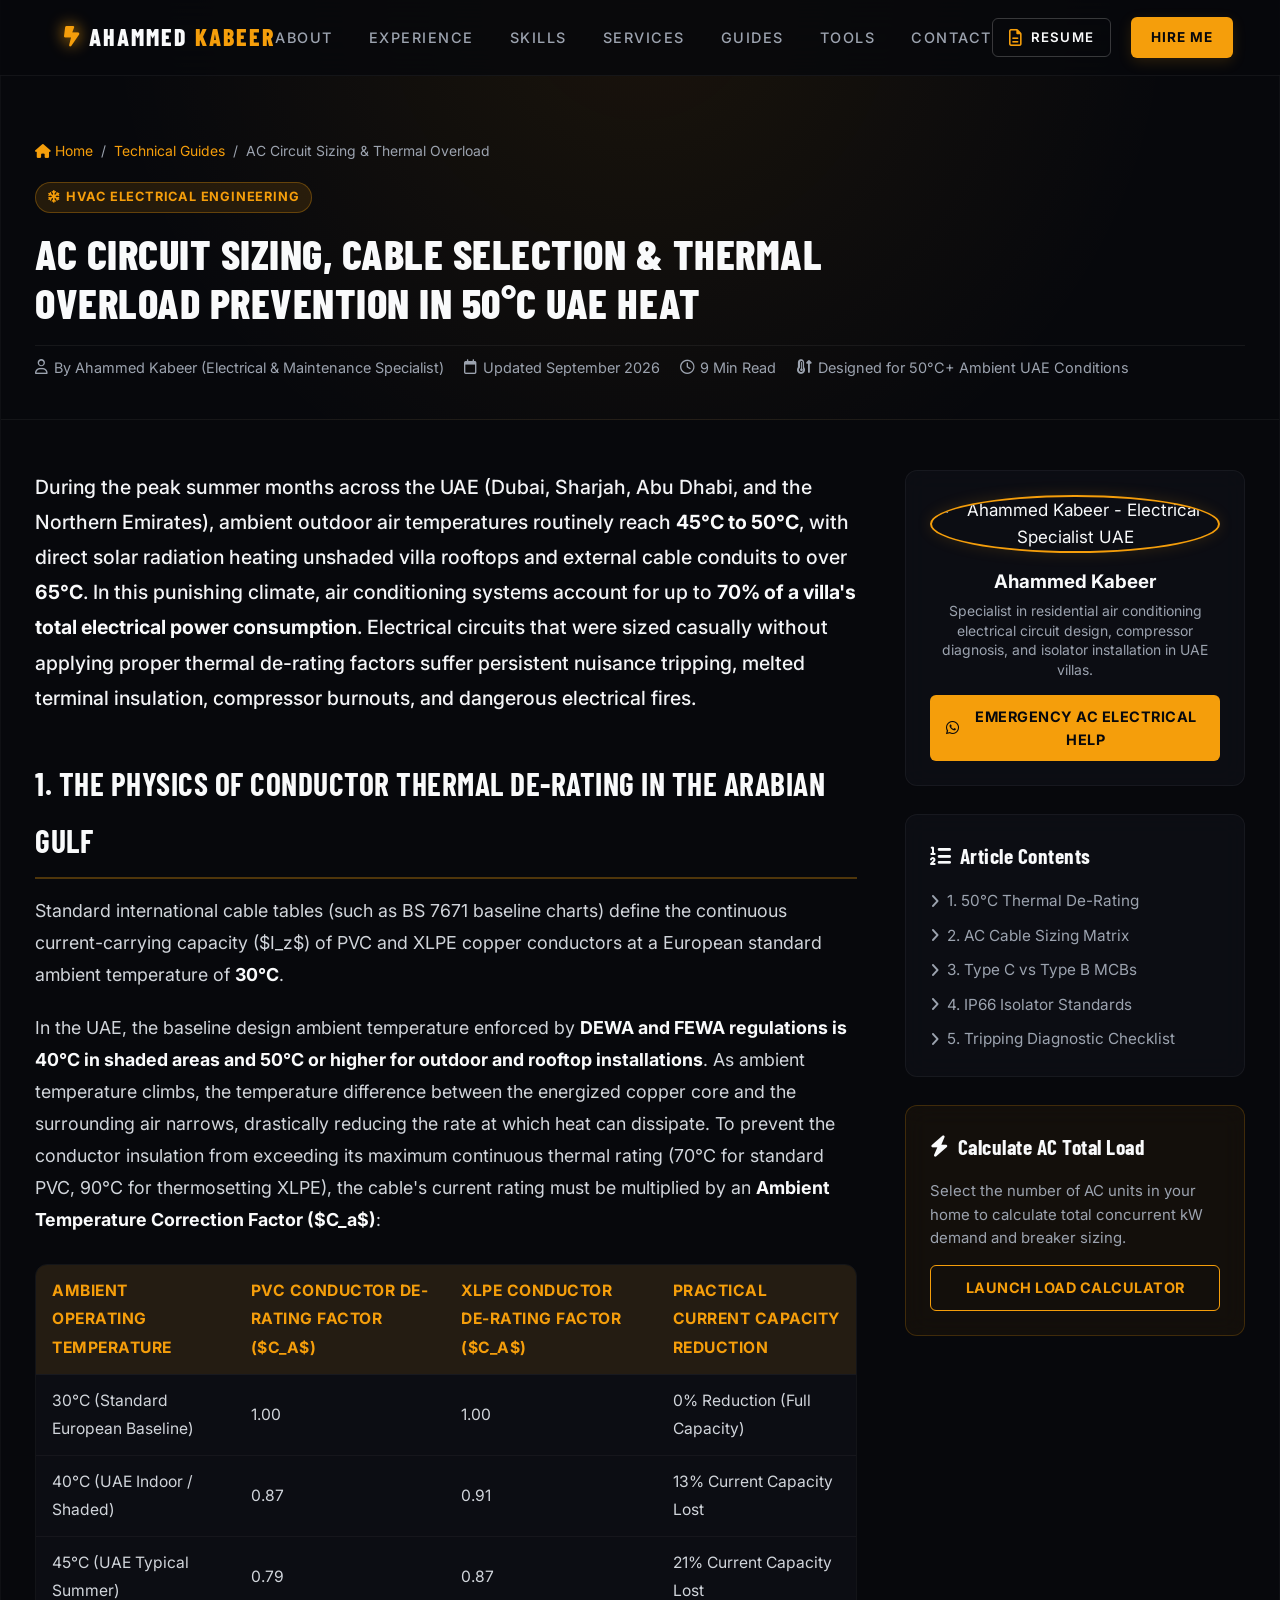
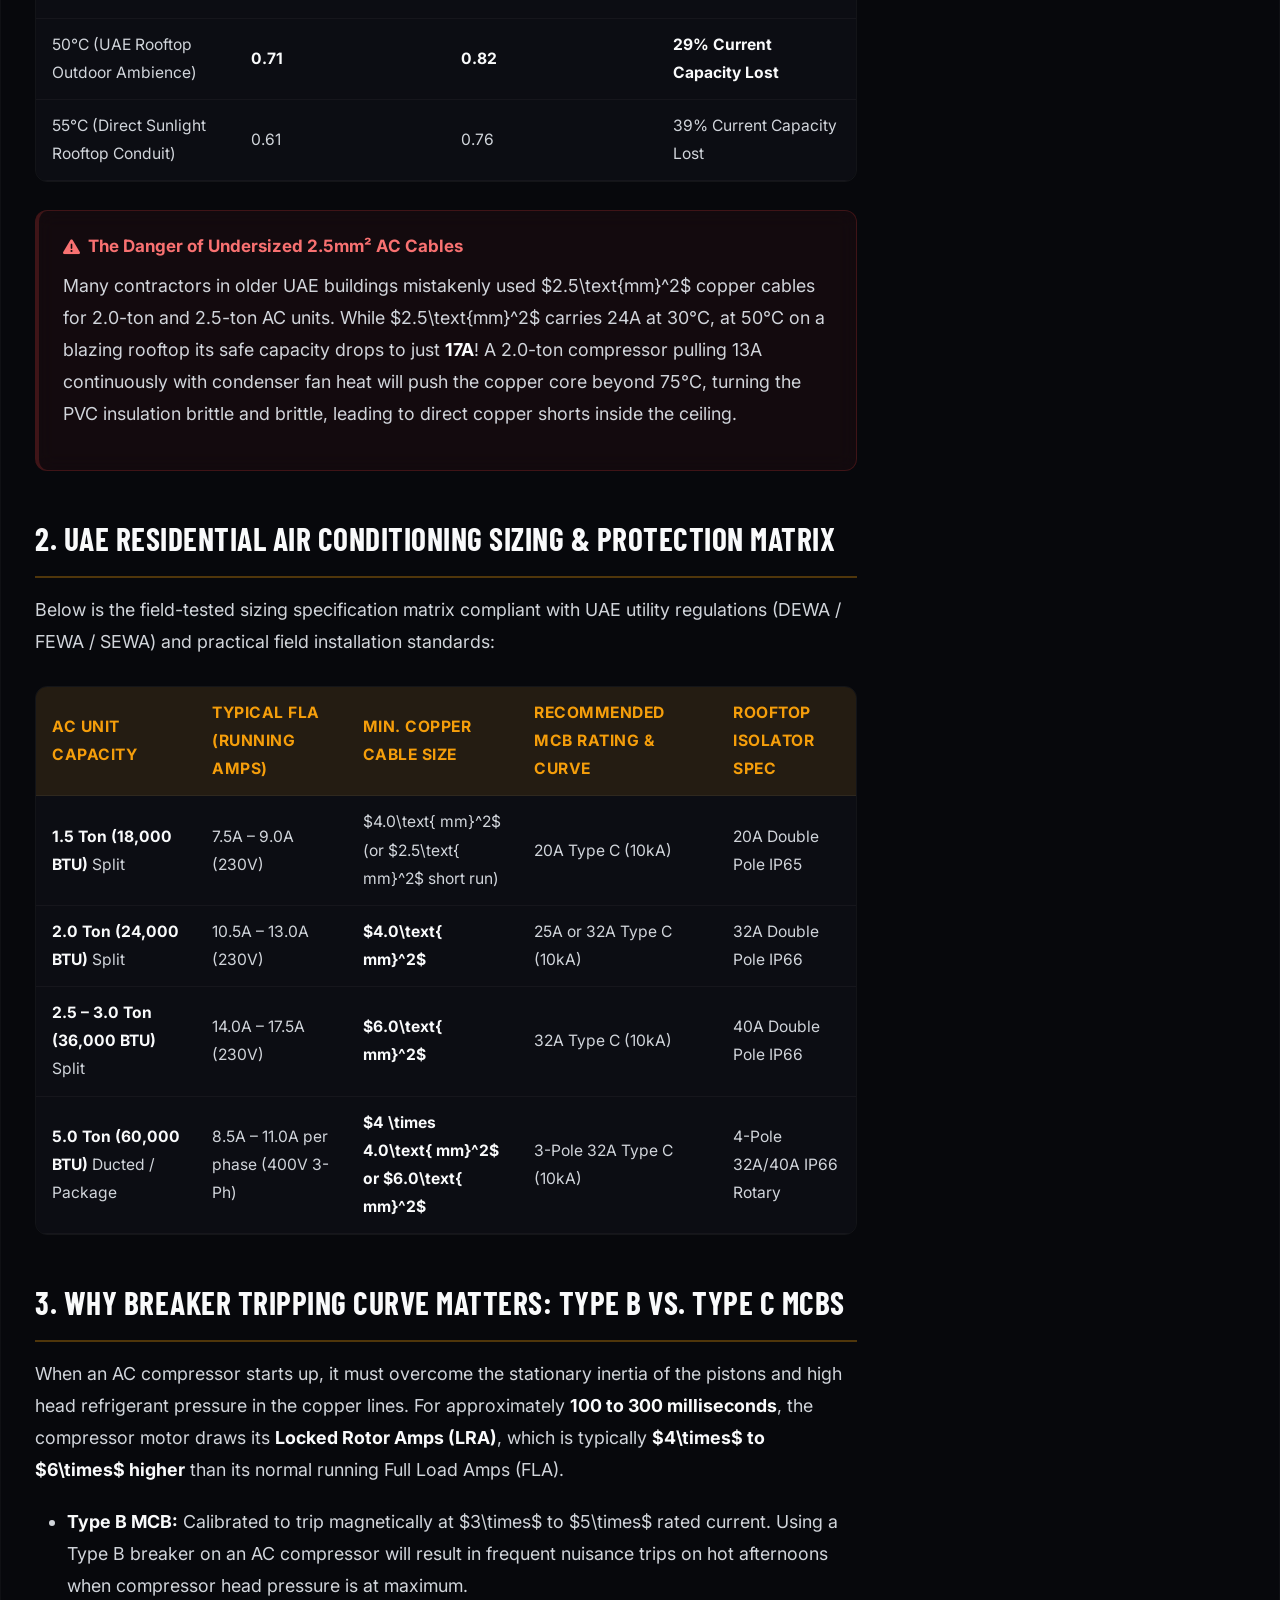
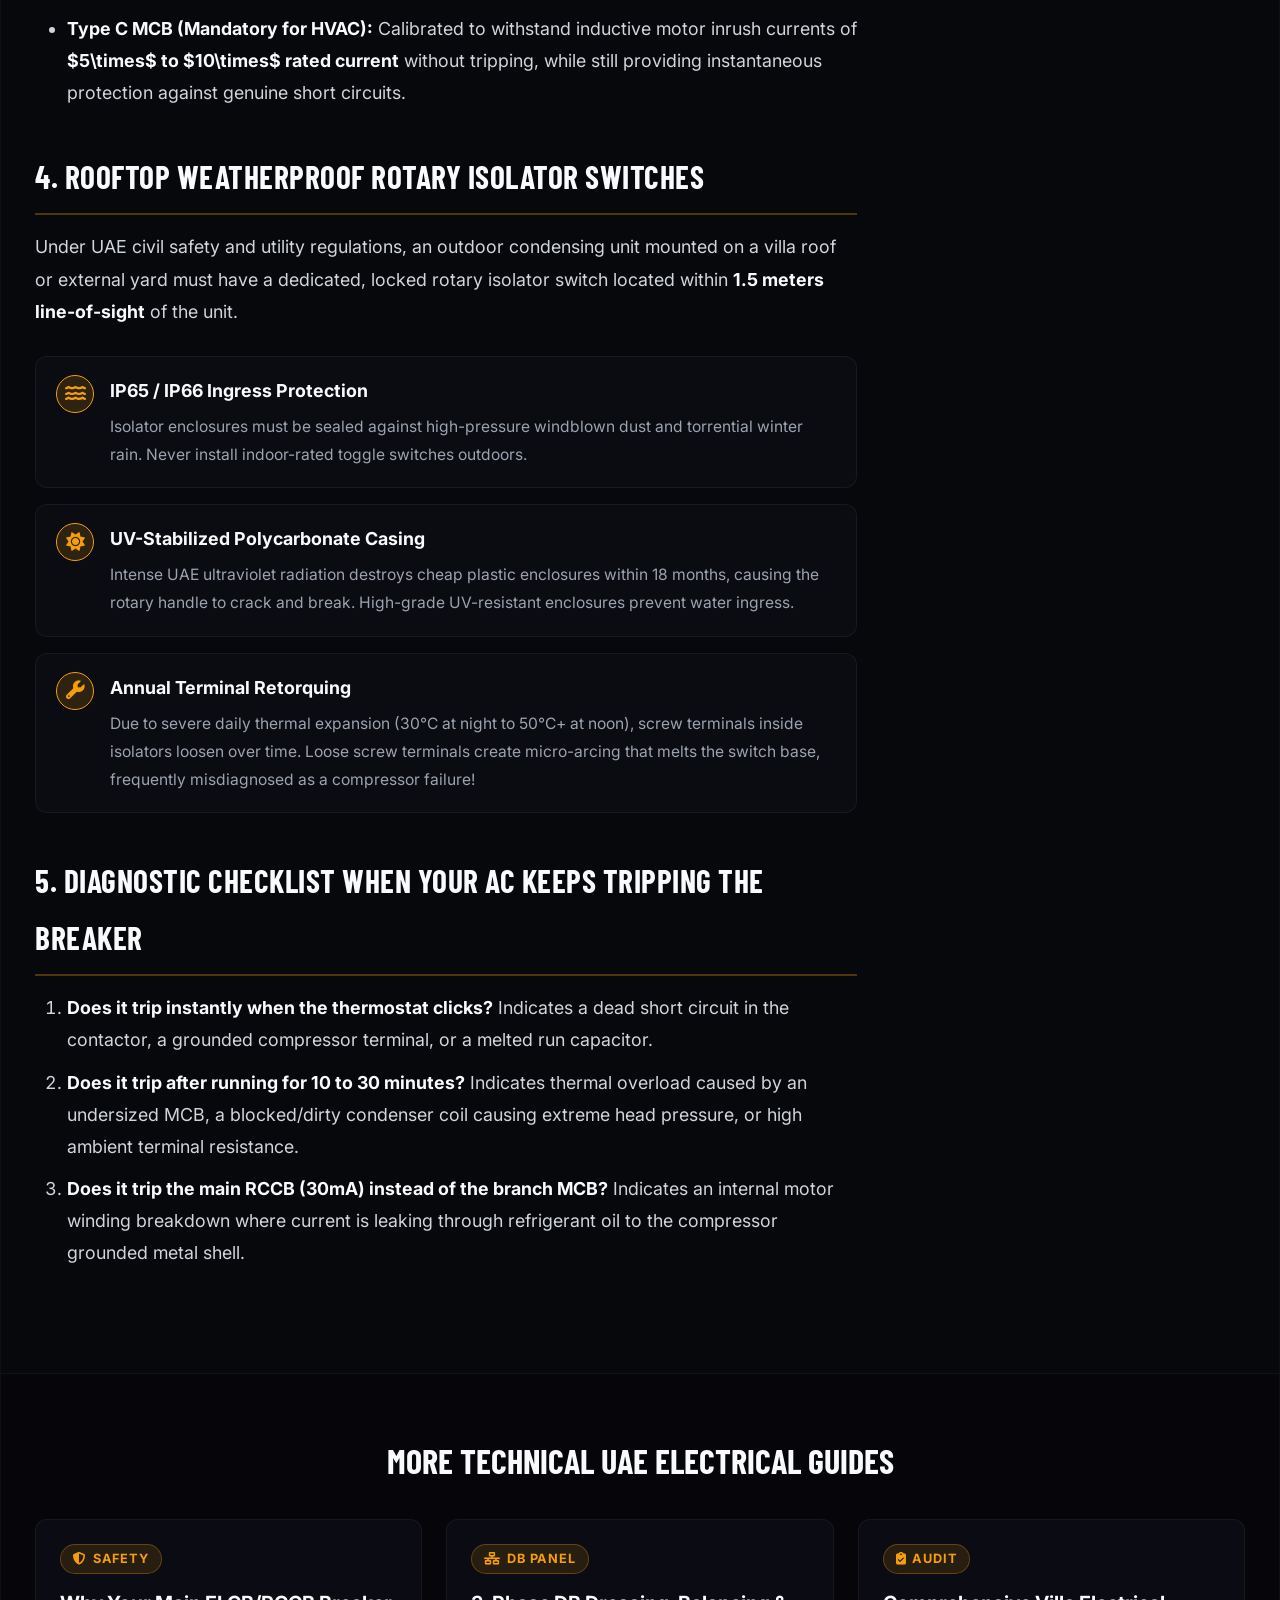
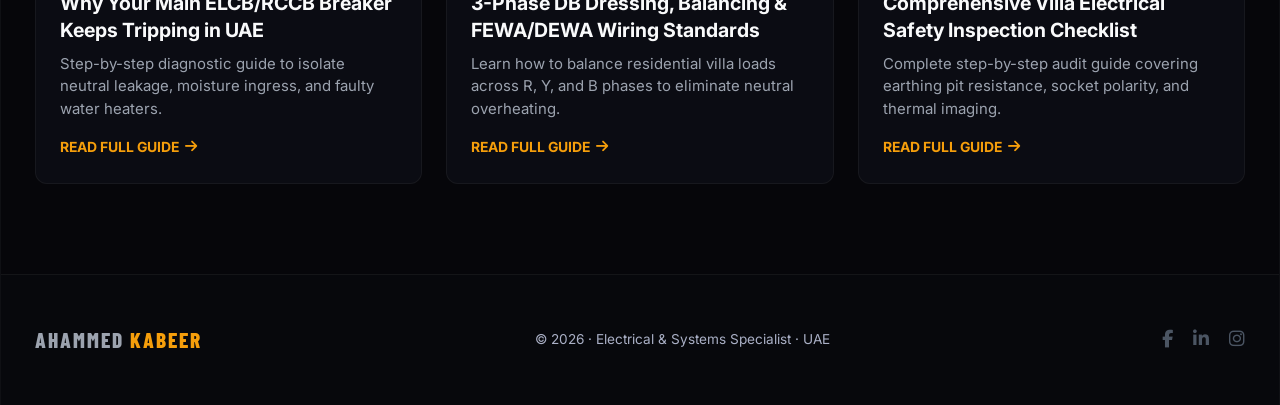
==== guides/ac-circuit-sizing-overload-prevention.html @ 498e8c32 "Clean up repetitive wireman permit license mentions across portfolio and guides" ====
<!DOCTYPE html>
<html lang="en">
<head>
    <meta charset="UTF-8">
    <meta name="viewport" content="width=device-width, initial-scale=1.0">
    <title>AC Circuit Sizing, Cable Selection & Thermal Overload Prevention in 50°C UAE Heat | Ahammed Kabeer</title>
    <meta name="description" content="Technical HVAC electrical engineering guide for AC cable sizing, thermal de-rating factors, Type C breaker selection, and rooftop rotary isolators in extreme UAE climates.">
    <meta name="keywords" content="ac cable sizing uae, air conditioner breaker tripping dubai, ambient derating factor bs 7671, dewa ac wiring standards, rooftop rotary isolator switch ip65, split ac mcb rating">
    <meta name="author" content="Ahammed Kabeer">
    <link rel="canonical" href="https://ahammedkabeerkp.netlify.app/guides/ac-circuit-sizing-overload-prevention.html">
    
    <!-- Open Graph -->
    <meta property="og:title" content="AC Circuit Sizing, Cable Selection & Thermal Overload Prevention in 50°C UAE Heat">
    <meta property="og:description" content="Engineering specifications and troubleshooting guide for sizing air conditioning electrical circuits under extreme Arabian Gulf summer temperatures.">
    <meta property="og:url" content="https://ahammedkabeerkp.netlify.app/guides/ac-circuit-sizing-overload-prevention.html">
    <meta property="og:type" content="article">
    <meta property="og:image" content="https://i.ibb.co/R4hCQ1fr/IMG-1302-1.jpg">
    
    <!-- Google AdSense Verification & Auto Ads -->
    <script async src="https://pagead2.googlesyndication.com/pagead/js/adsbygoogle.js?client=ca-pub-6638001296817740" crossorigin="anonymous"></script>

    <!-- Google Analytics -->
    <script async src="https://www.googletagmanager.com/gtag/js?id=G-72FEPVGYQ4"></script>
    <script>
        window.dataLayer = window.dataLayer || [];
        function gtag(){dataLayer.push(arguments);}
        gtag('js', new Date());
        gtag('config', 'G-72FEPVGYQ4');
    </script>
    
    <!-- Article & Breadcrumb Schema -->
    <script type="application/ld+json">
    {
      "@context": "https://schema.org",
      "@graph": [
        {
          "@type": "Article",
          "headline": "AC Circuit Sizing, Cable Selection & Thermal Overload Prevention in 50°C UAE Heat",
          "description": "Comprehensive guide on selecting copper cable cross-sections, breaker curves, and thermal protection for residential AC units operating in UAE summer heat.",
          "author": {
            "@type": "Person",
            "name": "Ahammed Kabeer",
            "jobTitle": "Electrical & Maintenance Specialist",
            "url": "https://ahammedkabeerkp.netlify.app/"
          },
          "publisher": {
            "@type": "Organization",
            "name": "Ahammed Kabeer Technical Services",
            "url": "https://ahammedkabeerkp.netlify.app/"
          },
          "datePublished": "2026-08-25",
          "dateModified": "2026-09-05",
          "mainEntityOfPage": "https://ahammedkabeerkp.netlify.app/guides/ac-circuit-sizing-overload-prevention.html"
        },
        {
          "@type": "BreadcrumbList",
          "itemListElement": [
            { "@type": "ListItem", "position": 1, "name": "Home", "item": "https://ahammedkabeerkp.netlify.app/" },
            { "@type": "ListItem", "position": 2, "name": "Technical Guides", "item": "https://ahammedkabeerkp.netlify.app/#guides" },
            { "@type": "ListItem", "position": 3, "name": "AC Circuit Sizing & Thermal Overload", "item": "https://ahammedkabeerkp.netlify.app/guides/ac-circuit-sizing-overload-prevention.html" }
          ]
        }
      ]
    }
    </script>

    <!-- Fonts & Icons -->
    <link rel="stylesheet" href="https://cdnjs.cloudflare.com/ajax/libs/font-awesome/6.4.0/css/all.min.css">
    <link rel="preconnect" href="https://fonts.googleapis.com">
    <link rel="preconnect" href="https://fonts.gstatic.com" crossorigin>
    <link href="https://fonts.googleapis.com/css2?family=Barlow+Condensed:wght@600;700;800&family=Inter:wght@400;500;600;700&display=swap" rel="stylesheet">
    <link rel="stylesheet" href="../style.css">
    <link rel="stylesheet" href="guide-style.css">
</head>
<body>

    <!-- Navigation Bar -->
    <nav>
        <a href="../index.html" class="nav-logo">
            <i class="fa-solid fa-bolt-lightning"></i> Ahammed <span>Kabeer</span>
        </a>
        <div class="nav-links">
            <a href="../index.html#about">About</a>
            <a href="../index.html#experience">Experience</a>
            <a href="../index.html#skills">Skills</a>
            <a href="../index.html#services">Services</a>
            <a href="../index.html#guides">Guides</a>
            <a href="../index.html#estimator">Tools</a>
            <a href="../index.html#contact">Contact</a>
        </div>
        <div class="nav-actions">
            <a href="../Ahammed_Kabeer_Resume.pdf" download class="nav-resume-link"><i class="fa-regular fa-file-lines"></i> Resume</a>
            <a href="../index.html#contact" class="nav-cta">Hire Me</a>
        </div>
        <button class="hamburger" aria-label="Toggle Navigation Menu">
            <span></span>
            <span></span>
            <span></span>
        </button>
    </nav>

    <!-- Header / Hero of Article -->
    <header class="guide-header">
        <div class="container">
            <div class="breadcrumbs">
                <a href="../index.html"><i class="fa-solid fa-house"></i> Home</a>
                <span>/</span>
                <a href="../index.html#guides">Technical Guides</a>
                <span>/</span>
                <span>AC Circuit Sizing & Thermal Overload</span>
            </div>
            <span class="guide-tag"><i class="fa-solid fa-snowflake"></i> HVAC Electrical Engineering</span>
            <h1 class="guide-title">AC Circuit Sizing, Cable Selection & Thermal Overload Prevention in 50°C UAE Heat</h1>
            <div class="guide-meta">
                <span><i class="fa-regular fa-user"></i> By Ahammed Kabeer (Electrical & Maintenance Specialist)</span>
                <span><i class="fa-regular fa-calendar"></i> Updated September 2026</span>
                <span><i class="fa-regular fa-clock"></i> 9 Min Read</span>
                <span><i class="fa-solid fa-temperature-arrow-up"></i> Designed for 50°C+ Ambient UAE Conditions</span>
            </div>
        </div>
    </header>

    <!-- Main Content Layout -->
    <main class="container">
        <div class="guide-layout">
            
            <!-- Article Body -->
            <article class="guide-content">
                <p class="lead" style="font-size: 1.15rem; color: #f3f4f6; font-weight: 500;">
                    During the peak summer months across the UAE (Dubai, Sharjah, Abu Dhabi, and the Northern Emirates), ambient outdoor air temperatures routinely reach <strong>45°C to 50°C</strong>, with direct solar radiation heating unshaded villa rooftops and external cable conduits to over <strong>65°C</strong>. In this punishing climate, air conditioning systems account for up to <strong>70% of a villa's total electrical power consumption</strong>. Electrical circuits that were sized casually without applying proper thermal de-rating factors suffer persistent nuisance tripping, melted terminal insulation, compressor burnouts, and dangerous electrical fires.
                </p>

                <h2>1. The Physics of Conductor Thermal De-Rating in the Arabian Gulf</h2>
                <p>
                    Standard international cable tables (such as BS 7671 baseline charts) define the continuous current-carrying capacity ($I_z$) of PVC and XLPE copper conductors at a European standard ambient temperature of <strong>30°C</strong>.
                </p>
                <p>
                    In the UAE, the baseline design ambient temperature enforced by <strong>DEWA and FEWA regulations is 40°C in shaded areas and 50°C or higher for outdoor and rooftop installations</strong>. As ambient temperature climbs, the temperature difference between the energized copper core and the surrounding air narrows, drastically reducing the rate at which heat can dissipate. To prevent the conductor insulation from exceeding its maximum continuous thermal rating (70°C for standard PVC, 90°C for thermosetting XLPE), the cable's current rating must be multiplied by an <strong>Ambient Temperature Correction Factor ($C_a$)</strong>:
                </p>

                <div class="spec-table-wrapper">
                    <table class="spec-table">
                        <thead>
                            <tr>
                                <th>Ambient Operating Temperature</th>
                                <th>PVC Conductor De-Rating Factor ($C_a$)</th>
                                <th>XLPE Conductor De-Rating Factor ($C_a$)</th>
                                <th>Practical Current Capacity Reduction</th>
                            </tr>
                        </thead>
                        <tbody>
                            <tr>
                                <td>30°C (Standard European Baseline)</td>
                                <td>1.00</td>
                                <td>1.00</td>
                                <td>0% Reduction (Full Capacity)</td>
                            </tr>
                            <tr>
                                <td>40°C (UAE Indoor / Shaded)</td>
                                <td>0.87</td>
                                <td>0.91</td>
                                <td>13% Current Capacity Lost</td>
                            </tr>
                            <tr>
                                <td>45°C (UAE Typical Summer)</td>
                                <td>0.79</td>
                                <td>0.87</td>
                                <td>21% Current Capacity Lost</td>
                            </tr>
                            <tr>
                                <td>50°C (UAE Rooftop Outdoor Ambience)</td>
                                <td><strong>0.71</strong></td>
                                <td><strong>0.82</strong></td>
                                <td><strong>29% Current Capacity Lost</strong></td>
                            </tr>
                            <tr>
                                <td>55°C (Direct Sunlight Rooftop Conduit)</td>
                                <td>0.61</td>
                                <td>0.76</td>
                                <td>39% Current Capacity Lost</td>
                            </tr>
                        </tbody>
                    </table>
                </div>

                <div class="callout-box warning">
                    <div class="callout-title"><i class="fa-solid fa-triangle-exclamation"></i> The Danger of Undersized 2.5mm² AC Cables</div>
                    <p>Many contractors in older UAE buildings mistakenly used $2.5\text{mm}^2$ copper cables for 2.0-ton and 2.5-ton AC units. While $2.5\text{mm}^2$ carries 24A at 30°C, at 50°C on a blazing rooftop its safe capacity drops to just <strong>17A</strong>! A 2.0-ton compressor pulling 13A continuously with condenser fan heat will push the copper core beyond 75°C, turning the PVC insulation brittle and brittle, leading to direct copper shorts inside the ceiling.</p>
                </div>

                <h2>2. UAE Residential Air Conditioning Sizing & Protection Matrix</h2>
                <p>
                    Below is the field-tested sizing specification matrix compliant with UAE utility regulations (DEWA / FEWA / SEWA) and practical field installation standards:
                </p>

                <div class="spec-table-wrapper">
                    <table class="spec-table">
                        <thead>
                            <tr>
                                <th>AC Unit Capacity</th>
                                <th>Typical FLA (Running Amps)</th>
                                <th>Min. Copper Cable Size</th>
                                <th>Recommended MCB Rating & Curve</th>
                                <th>Rooftop Isolator Spec</th>
                            </tr>
                        </thead>
                        <tbody>
                            <tr>
                                <td><strong>1.5 Ton (18,000 BTU)</strong> Split</td>
                                <td>7.5A – 9.0A (230V)</td>
                                <td>$4.0\text{ mm}^2$ (or $2.5\text{ mm}^2$ short run)</td>
                                <td>20A Type C (10kA)</td>
                                <td>20A Double Pole IP65</td>
                            </tr>
                            <tr>
                                <td><strong>2.0 Ton (24,000 BTU)</strong> Split</td>
                                <td>10.5A – 13.0A (230V)</td>
                                <td><strong>$4.0\text{ mm}^2$</strong></td>
                                <td>25A or 32A Type C (10kA)</td>
                                <td>32A Double Pole IP66</td>
                            </tr>
                            <tr>
                                <td><strong>2.5 – 3.0 Ton (36,000 BTU)</strong> Split</td>
                                <td>14.0A – 17.5A (230V)</td>
                                <td><strong>$6.0\text{ mm}^2$</strong></td>
                                <td>32A Type C (10kA)</td>
                                <td>40A Double Pole IP66</td>
                            </tr>
                            <tr>
                                <td><strong>5.0 Ton (60,000 BTU)</strong> Ducted / Package</td>
                                <td>8.5A – 11.0A per phase (400V 3-Ph)</td>
                                <td><strong>$4 \times 4.0\text{ mm}^2$ or $6.0\text{ mm}^2$</strong></td>
                                <td>3-Pole 32A Type C (10kA)</td>
                                <td>4-Pole 32A/40A IP66 Rotary</td>
                            </tr>
                        </tbody>
                    </table>
                </div>

                <h2>3. Why Breaker Tripping Curve Matters: Type B vs. Type C MCBs</h2>
                <p>
                    When an AC compressor starts up, it must overcome the stationary inertia of the pistons and high head refrigerant pressure in the copper lines. For approximately <strong>100 to 300 milliseconds</strong>, the compressor motor draws its <strong>Locked Rotor Amps (LRA)</strong>, which is typically <strong>$4\times$ to $6\times$ higher</strong> than its normal running Full Load Amps (FLA).
                </p>
                <ul>
                    <li><strong>Type B MCB:</strong> Calibrated to trip magnetically at $3\times$ to $5\times$ rated current. Using a Type B breaker on an AC compressor will result in frequent nuisance trips on hot afternoons when compressor head pressure is at maximum.</li>
                    <li><strong>Type C MCB (Mandatory for HVAC):</strong> Calibrated to withstand inductive motor inrush currents of <strong>$5\times$ to $10\times$ rated current</strong> without tripping, while still providing instantaneous protection against genuine short circuits.</li>
                </ul>

                <h2>4. Rooftop Weatherproof Rotary Isolator Switches</h2>
                <p>
                    Under UAE civil safety and utility regulations, an outdoor condensing unit mounted on a villa roof or external yard must have a dedicated, locked rotary isolator switch located within <strong>1.5 meters line-of-sight</strong> of the unit.
                </p>
                <div class="diag-steps">
                    <div class="diag-step-card">
                        <div class="step-num"><i class="fa-solid fa-water"></i></div>
                        <div class="step-body">
                            <h4>IP65 / IP66 Ingress Protection</h4>
                            <p>Isolator enclosures must be sealed against high-pressure windblown dust and torrential winter rain. Never install indoor-rated toggle switches outdoors.</p>
                        </div>
                    </div>
                    <div class="diag-step-card">
                        <div class="step-num"><i class="fa-solid fa-sun"></i></div>
                        <div class="step-body">
                            <h4>UV-Stabilized Polycarbonate Casing</h4>
                            <p>Intense UAE ultraviolet radiation destroys cheap plastic enclosures within 18 months, causing the rotary handle to crack and break. High-grade UV-resistant enclosures prevent water ingress.</p>
                        </div>
                    </div>
                    <div class="diag-step-card">
                        <div class="step-num"><i class="fa-solid fa-wrench"></i></div>
                        <div class="step-body">
                            <h4>Annual Terminal Retorquing</h4>
                            <p>Due to severe daily thermal expansion (30°C at night to 50°C+ at noon), screw terminals inside isolators loosen over time. Loose screw terminals create micro-arcing that melts the switch base, frequently misdiagnosed as a compressor failure!</p>
                        </div>
                    </div>
                </div>

                <h2>5. Diagnostic Checklist When Your AC Keeps Tripping the Breaker</h2>
                <ol>
                    <li><strong>Does it trip instantly when the thermostat clicks?</strong> Indicates a dead short circuit in the contactor, a grounded compressor terminal, or a melted run capacitor.</li>
                    <li><strong>Does it trip after running for 10 to 30 minutes?</strong> Indicates thermal overload caused by an undersized MCB, a blocked/dirty condenser coil causing extreme head pressure, or high ambient terminal resistance.</li>
                    <li><strong>Does it trip the main RCCB (30mA) instead of the branch MCB?</strong> Indicates an internal motor winding breakdown where current is leaking through refrigerant oil to the compressor grounded metal shell.</li>
                </ol>
            </article>

            <!-- Sidebar -->
            <aside class="guide-sidebar">
                
                <!-- Author Widget -->
                <div class="sidebar-widget sidebar-author">
                    <img src="https://i.ibb.co/R4hCQ1fr/IMG-1302-1.jpg" alt="Ahammed Kabeer - Electrical Specialist UAE">
                    <h4>Ahammed Kabeer</h4>
                    <p>Specialist in residential air conditioning electrical circuit design, compressor diagnosis, and isolator installation in UAE villas.</p>
                    <a href="https://wa.me/971526393293?text=Hi%20Kabeer,%20my%20AC%20breaker%20is%20tripping%20in%20my%20villa" target="_blank" rel="noopener" class="author-btn">
                        <i class="fa-brands fa-whatsapp"></i> Emergency AC Electrical Help
                    </a>
                </div>

                <!-- Table of Contents -->
                <div class="sidebar-widget">
                    <h3><i class="fa-solid fa-list-ol"></i> Article Contents</h3>
                    <ul class="toc-list">
                        <li><a href="#1-the-physics-of-conductor-thermal-de-rating-in-the-arabian-gulf"><i class="fa-solid fa-angle-right"></i> 1. 50°C Thermal De-Rating</a></li>
                        <li><a href="#2-uae-residential-air-conditioning-sizing--protection-matrix"><i class="fa-solid fa-angle-right"></i> 2. AC Cable Sizing Matrix</a></li>
                        <li><a href="#3-why-breaker-tripping-curve-matters-type-b-vs-type-c-mcbs"><i class="fa-solid fa-angle-right"></i> 3. Type C vs Type B MCBs</a></li>
                        <li><a href="#4-rooftop-weatherproof-rotary-isolator-switches"><i class="fa-solid fa-angle-right"></i> 4. IP66 Isolator Standards</a></li>
                        <li><a href="#5-diagnostic-checklist-when-your-ac-keeps-tripping-the-breaker"><i class="fa-solid fa-angle-right"></i> 5. Tripping Diagnostic Checklist</a></li>
                    </ul>
                </div>

                <!-- Estimator Tool Callout -->
                <div class="sidebar-widget" style="background: rgba(245, 158, 11, 0.05); border-color: rgba(245, 158, 11, 0.2);">
                    <h3><i class="fa-solid fa-bolt"></i> Calculate AC Total Load</h3>
                    <p style="font-size: 0.88rem; color: var(--mid); margin-bottom: 14px;">Select the number of AC units in your home to calculate total concurrent kW demand and breaker sizing.</p>
                    <a href="../index.html#estimator" class="author-btn" style="background: transparent; color: var(--accent); border: 1px solid var(--accent);">Launch Load Calculator</a>
                </div>

            </aside>
        </div>
    </main>

    <!-- Related Guides Section -->
    <section class="related-guides-section">
        <div class="container">
            <h3 class="related-title">More Technical UAE Electrical Guides</h3>
            <div class="related-grid">
                <a href="elcb-rccb-tripping-troubleshooting.html" class="related-card">
                    <div>
                        <span class="guide-tag"><i class="fa-solid fa-shield-halved"></i> Safety</span>
                        <h4>Why Your Main ELCB/RCCB Breaker Keeps Tripping in UAE</h4>
                        <p>Step-by-step diagnostic guide to isolate neutral leakage, moisture ingress, and faulty water heaters.</p>
                    </div>
                    <span class="read-link">Read Full Guide <i class="fa-solid fa-arrow-right"></i></span>
                </a>
                <a href="three-phase-db-wiring-balancing.html" class="related-card">
                    <div>
                        <span class="guide-tag"><i class="fa-solid fa-network-wired"></i> DB Panel</span>
                        <h4>3-Phase DB Dressing, Balancing & FEWA/DEWA Wiring Standards</h4>
                        <p>Learn how to balance residential villa loads across R, Y, and B phases to eliminate neutral overheating.</p>
                    </div>
                    <span class="read-link">Read Full Guide <i class="fa-solid fa-arrow-right"></i></span>
                </a>
                <a href="residential-villa-electrical-safety-inspection.html" class="related-card">
                    <div>
                        <span class="guide-tag"><i class="fa-solid fa-clipboard-check"></i> Audit</span>
                        <h4>Comprehensive Villa Electrical Safety Inspection Checklist</h4>
                        <p>Complete step-by-step audit guide covering earthing pit resistance, socket polarity, and thermal imaging.</p>
                    </div>
                    <span class="read-link">Read Full Guide <i class="fa-solid fa-arrow-right"></i></span>
                </a>
            </div>
        </div>
    </section>

    <!-- Footer -->
    <footer>
        <div class="container">
            <div class="footer-inner">
                <span class="footer-logo">Ahammed <span>Kabeer</span></span>
                <span class="footer-copy">© 2026 · Electrical & Systems Specialist · UAE</span>
                <div class="footer-socials">
                    <a href="https://www.facebook.com/share/18djRK9ysH/" target="_blank" rel="noopener" aria-label="Facebook"><i class="fab fa-facebook-f"></i></a>
                    <a href="https://www.linkedin.com/in/ahammed-kabeer-1b53b0250" target="_blank" rel="noopener" aria-label="LinkedIn"><i class="fab fa-linkedin-in"></i></a>
                    <a href="https://www.instagram.com/kabeerahammed.kp" target="_blank" rel="noopener" aria-label="Instagram"><i class="fab fa-instagram"></i></a>
                </div>
            </div>
        </div>
    </footer>

    <script src="../script.js"></script>
</body>
</html>
---- style.css ----
/* ── DESIGN SYSTEM & CONSTANTS ── */
        :root {
            --bg: #07080c;
            --surface: #0f1118;
            --surface-hover: #141722;
            --surface-card: rgba(15, 17, 24, 0.7);
            --border: rgba(255, 255, 255, 0.05);
            --border-hover: rgba(245, 158, 11, 0.25);
            --accent: #f59e0b;
            --accent-glow: rgba(245, 158, 11, 0.15);
            --accent-d: #d97706;
            --green: #10b981;
            --green-glow: rgba(16, 185, 129, 0.15);
            --purple: #a855f7;
            --purple-glow: rgba(168, 85, 247, 0.15);
            --hi: #f9fafb;
            --mid: #9ca3af;
            --lo: #4b5563;
            --sans: 'Inter', system-ui, -apple-system, sans-serif;
            --heading: 'Barlow Condensed', sans-serif;
            --ease: cubic-bezier(0.16, 1, 0.3, 1);
            --radius: 12px;
            --radius-lg: 20px;
        }

        /* ── RESET & BASE STYLES ── */
        *, *::before, *::after {
            margin: 0;
            padding: 0;
            box-sizing: border-box;
        }

        html {
            scroll-behavior: smooth;
            font-size: 16px;
            background-color: #020204;
        }

        body {
            font-family: var(--sans);
            background-color: var(--bg);
            color: var(--hi);
            overflow-x: hidden;
            line-height: 1.6;
            -webkit-font-smoothing: antialiased;
            max-width: 1600px;
            margin: 0 auto;
            position: relative;
            box-shadow: 0 0 100px rgba(0, 0, 0, 0.8);
            border-left: 1px solid rgba(255, 255, 255, 0.03);
            border-right: 1px solid rgba(255, 255, 255, 0.03);
        }

        /* ── CUSTOM SCROLLBAR ── */
        ::-webkit-scrollbar {
            width: 6px;
        }
        ::-webkit-scrollbar-track {
            background: var(--bg);
        }
        ::-webkit-scrollbar-thumb {
            background: var(--accent);
            border-radius: 3px;
        }
        ::-webkit-scrollbar-thumb:hover {
            background: var(--purple);
        }

        /* ── REUSABLE HELPER CLASSES ── */
        .container {
            max-width: 1280px;
            margin: 0 auto;
            padding: 0 2rem;
        }

        .reveal {
            opacity: 0;
            transform: translateY(30px);
            transition: opacity 0.8s var(--ease), transform 0.8s var(--ease);
        }

        .reveal.visible {
            opacity: 1;
            transform: translateY(0);
        }

        .accent-text {
            color: var(--accent);
        }

        /* ── NAVIGATION BAR ── */
        nav {
            position: fixed;
            top: 0;
            left: 0;
            right: 0;
            max-width: 1600px;
            margin: 0 auto;
            z-index: 1000;
            height: 76px;
            background: rgba(7, 8, 12, 0.8);
            backdrop-filter: blur(24px);
            -webkit-backdrop-filter: blur(24px);
            border-bottom: 1px solid var(--border);
            display: flex;
            align-items: center;
            justify-content: space-between;
            padding: 0 5%;
            transition: background 0.3s;
        }

        .nav-logo {
            font-family: var(--heading);
            font-size: 1.4rem;
            font-weight: 800;
            letter-spacing: 2px;
            color: var(--hi);
            text-transform: uppercase;
            text-decoration: none;
            display: flex;
            align-items: center;
            gap: 8px;
        }

        .nav-logo span {
            color: var(--accent);
        }

        .nav-logo i {
            color: var(--accent);
            font-size: 1.2rem;
            filter: drop-shadow(0 0 8px var(--accent));
        }

        .nav-links {
            display: flex;
            align-items: center;
            gap: 36px;
        }

        .nav-links a {
            color: var(--mid);
            font-size: 0.85rem;
            font-weight: 500;
            text-transform: uppercase;
            letter-spacing: 1.5px;
            text-decoration: none;
            transition: color 0.25s, transform 0.25s;
            position: relative;
        }

        .nav-links a::after {
            content: '';
            position: absolute;
            bottom: -6px;
            left: 0;
            width: 100%;
            height: 1.5px;
            background: var(--accent);
            transform: scaleX(0);
            transform-origin: right;
            transition: transform 0.35s var(--ease);
        }

        .nav-links a:hover {
            color: var(--hi);
        }

        .nav-links a:hover::after {
            transform: scaleX(1);
            transform-origin: left;
        }

        .nav-actions {
            display: flex;
            align-items: center;
            gap: 20px;
        }

        a.nav-resume-link,
        a.nav-resume-link:visited {
            color: var(--hi);
            text-decoration: none;
            font-size: 0.78rem;
            font-weight: 600;
            text-transform: uppercase;
            letter-spacing: 1.2px;
            display: flex;
            align-items: center;
            gap: 8px;
            padding: 8px 16px;
            border: 1px solid rgba(255, 255, 255, 0.2);
            border-radius: 6px;
            transition: all 0.25s ease;
            white-space: nowrap;
        }

        .nav-resume-link i {
            color: var(--accent);
            font-size: 1rem;
        }

        .nav-resume-link:hover {
            background: rgba(255, 255, 255, 0.08);
            border-color: rgba(255, 255, 255, 0.35);
            color: #fff;
        }

        .nav-cta {
            background: var(--accent);
            color: var(--bg);
            font-size: 0.8rem;
            font-weight: 700;
            text-transform: uppercase;
            letter-spacing: 1px;
            padding: 10px 20px;
            border-radius: 6px;
            text-decoration: none;
            transition: background-color 0.25s, transform 0.25s;
            box-shadow: 0 4px 14px var(--accent-glow);
            white-space: nowrap;
        }

        .nav-cta:hover {
            background: var(--accent-d);
            transform: translateY(-1px);
        }

        /* Mobile Hamburger Menu */
        .hamburger {
            display: none;
            flex-direction: column;
            gap: 6px;
            background: none;
            border: none;
            cursor: pointer;
            z-index: 1001;
        }

        .hamburger span {
            width: 24px;
            height: 2px;
            background: var(--hi);
            transition: transform 0.3s, opacity 0.3s;
        }

        /* ── HERO SECTION ── */
        .hero {
            min-height: 100vh;
            display: grid;
            grid-template-columns: 1fr 1fr;
            grid-template-rows: minmax(calc(100vh - 76px), auto);
            padding-top: 76px;
            position: relative;
            overflow: hidden;
        }

        .hero-photo-wrapper {
            position: relative;
            overflow: hidden;
            background: #0b0c13;
        }

        .hero-photo-wrapper img {
            width: 100%;
            height: 100%;
            object-fit: cover;
            object-position: center top;
            filter: grayscale(15%) brightness(0.9) contrast(1.02);
            transition: transform 0.5s var(--ease);
        }

        .hero-photo-wrapper:hover img {
            transform: scale(1.03);
        }

        .hero-photo-wrapper::after {
            content: '';
            position: absolute;
            inset: 0;
            background: linear-gradient(to right, transparent 65%, var(--bg) 100%),
                        linear-gradient(to top, var(--bg) 0%, transparent 25%);
            pointer-events: none;
        }

        .hero-content {
            display: flex;
            flex-direction: column;
            justify-content: center;
            padding: 80px 10% 80px 8%;
            position: relative;
        }

        .hero-eyebrow {
            display: inline-flex;
            align-items: center;
            gap: 12px;
            font-size: 0.75rem;
            font-weight: 600;
            letter-spacing: 3px;
            text-transform: uppercase;
            color: var(--accent);
            margin-bottom: 24px;
        }

        .hero-eyebrow::before {
            content: '';
            width: 24px;
            height: 2px;
            background: var(--accent);
        }

        .hero-h1 {
            font-family: var(--heading);
            font-size: clamp(3.2rem, 6.5vw, 6.2rem);
            font-weight: 900;
            line-height: 0.92;
            text-transform: uppercase;
            letter-spacing: -1px;
            margin-bottom: 24px;
        }

        .hero-h1 em {
            color: var(--accent);
            font-style: normal;
            display: block;
            position: relative;
        }

        .hero-desc {
            font-size: 1.05rem;
            color: var(--mid);
            line-height: 1.75;
            max-width: 460px;
            margin-bottom: 40px;
        }

        .hero-btns {
            display: flex;
            gap: 16px;
            flex-wrap: wrap;
        }

        .btn-primary {
            background: var(--accent);
            color: var(--bg);
            font-weight: 700;
            font-size: 0.85rem;
            text-transform: uppercase;
            letter-spacing: 1.5px;
            padding: 16px 32px;
            border-radius: var(--radius);
            text-decoration: none;
            transition: background-color 0.25s, transform 0.25s, box-shadow 0.25s;
            box-shadow: 0 4px 20px var(--accent-glow);
            display: inline-flex;
            align-items: center;
            gap: 8px;
        }

        .btn-primary:hover {
            background: var(--accent-d);
            transform: translateY(-2px);
            box-shadow: 0 6px 24px rgba(245, 158, 11, 0.3);
        }

        .btn-ghost {
            border: 1px solid var(--border-hover);
            color: var(--hi);
            font-weight: 600;
            font-size: 0.85rem;
            text-transform: uppercase;
            letter-spacing: 1.5px;
            padding: 16px 32px;
            border-radius: var(--radius);
            text-decoration: none;
            transition: border-color 0.25s, background-color 0.25s, transform 0.25s;
            display: inline-flex;
            align-items: center;
            gap: 8px;
        }

        .btn-ghost:hover {
            background: rgba(245, 158, 11, 0.05);
            border-color: var(--accent);
            transform: translateY(-2px);
        }

        /* Voltage / Stats Ticker */
        .ticker-bar {
            position: absolute;
            bottom: 0;
            left: 0;
            right: 0;
            height: 56px;
            background: rgba(11, 12, 17, 0.95);
            border-top: 1px solid var(--border);
            display: flex;
            align-items: center;
            overflow: hidden;
            z-index: 10;
        }

        .ticker-track {
            display: flex;
            align-items: center;
            animation: ticker 30s linear infinite;
            white-space: nowrap;
        }

        @keyframes ticker {
            from { transform: translateX(0); }
            to   { transform: translateX(-50%); }
        }

        .ticker-item {
            display: inline-flex;
            align-items: center;
            gap: 12px;
            padding: 0 40px;
            font-size: 0.75rem;
            font-weight: 600;
            text-transform: uppercase;
            letter-spacing: 2px;
            color: var(--mid);
        }

        .ticker-item strong {
            color: var(--accent);
            font-size: 1.1rem;
            font-family: var(--heading);
            font-weight: 800;
        }

        .ticker-item i {
            color: var(--accent);
            font-size: 0.9rem;
            filter: drop-shadow(0 0 5px var(--accent));
        }

        .ticker-dot {
            width: 5px;
            height: 5px;
            background: var(--lo);
            border-radius: 50%;
        }

        /* ── STATS BAND ── */
        .stats-band {
            background: var(--surface);
            border-top: 1px solid var(--border);
            border-bottom: 1px solid var(--border);
            padding: 50px 0;
        }

        .stats-grid {
            display: grid;
            grid-template-columns: repeat(auto-fit, minmax(220px, 1fr));
            gap: 20px;
        }

        .stat-card {
            text-align: center;
            padding: 24px 16px;
        }

        .stat-num {
            font-family: var(--heading);
            font-size: clamp(2.5rem, 4.5vw, 4rem);
            font-weight: 900;
            line-height: 1;
            color: var(--accent);
            margin-bottom: 8px;
            text-shadow: 0 0 15px var(--accent-glow);
        }

        .stat-label {
            font-size: 0.8rem;
            font-weight: 600;
            text-transform: uppercase;
            letter-spacing: 2.5px;
            color: var(--mid);
        }

        /* ── SECTIONS BASE ── */
        section {
            padding: 100px 0;
            position: relative;
        }

        .section-label {
            display: inline-flex;
            align-items: center;
            gap: 12px;
            font-size: 0.75rem;
            font-weight: 600;
            letter-spacing: 3px;
            text-transform: uppercase;
            color: var(--accent);
            margin-bottom: 16px;
        }

        .section-label::before {
            content: '';
            width: 20px;
            height: 2px;
            background: var(--accent);
        }

        .section-title {
            font-family: var(--heading);
            font-size: clamp(2.2rem, 5vw, 3.8rem);
            font-weight: 800;
            text-transform: uppercase;
            letter-spacing: -0.5px;
            line-height: 1.05;
            margin-bottom: 20px;
        }

        .section-desc {
            color: var(--mid);
            font-size: 1rem;
            line-height: 1.7;
            max-width: 540px;
            margin-bottom: 48px;
        }

        /* ── ABOUT SECTION ── */
        .about-grid {
            display: grid;
            grid-template-columns: 1fr 1.3fr;
            gap: 60px;
            align-items: start;
        }

        .about-visual {
            position: relative;
        }

        .about-img {
            width: 100%;
            border-radius: var(--radius-lg);
            display: block;
            border: 1px solid var(--border);
            filter: brightness(0.92) contrast(1.02);
        }

        .about-badge {
            position: absolute;
            bottom: -20px;
            right: 20px;
            background: linear-gradient(135deg, var(--accent), var(--accent-d));
            color: var(--bg);
            font-family: var(--heading);
            font-size: 0.85rem;
            font-weight: 800;
            letter-spacing: 1.5px;
            text-transform: uppercase;
            padding: 14px 24px;
            border-radius: var(--radius);
            box-shadow: 0 10px 25px rgba(245, 158, 11, 0.3);
            display: flex;
            align-items: center;
            gap: 10px;
        }

        .about-text h3 {
            font-family: var(--heading);
            font-size: clamp(1.8rem, 3.5vw, 2.8rem);
            font-weight: 800;
            text-transform: uppercase;
            line-height: 1.1;
            margin-bottom: 24px;
        }

        .about-text p {
            color: var(--mid);
            font-size: 0.98rem;
            line-height: 1.8;
            margin-bottom: 20px;
        }

        .dossier-grid {
            display: grid;
            grid-template-columns: 1fr 1fr;
            gap: 20px;
            margin-top: 36px;
            padding-top: 32px;
            border-top: 1px solid var(--border);
        }

        .dossier-item {
            display: flex;
            flex-direction: column;
            gap: 4px;
        }

        .dossier-item span:first-child {
            font-size: 0.7rem;
            font-weight: 600;
            text-transform: uppercase;
            letter-spacing: 2px;
            color: var(--lo);
        }

        .dossier-item span:last-child {
            font-size: 0.92rem;
            color: var(--hi);
            font-weight: 500;
        }

        .dossier-item a {
            color: var(--hi);
            text-decoration: none;
            transition: color 0.25s;
        }

        .dossier-item a:hover {
            color: var(--accent);
        }

        /* ── EXPERIENCE & EDUCATION TIMELINES ── */
        .timeline-section {
            background: var(--surface);
            border-top: 1px solid var(--border);
            border-bottom: 1px solid var(--border);
        }

        .timeline-grid {
            display: grid;
            grid-template-columns: repeat(auto-fit, minmax(400px, 1fr));
            gap: 50px;
        }

        .timeline-column h3 {
            font-family: var(--heading);
            font-size: 1.8rem;
            font-weight: 700;
            text-transform: uppercase;
            letter-spacing: 0.5px;
            margin-bottom: 32px;
            display: flex;
            align-items: center;
            gap: 12px;
        }

        .timeline-column h3 i {
            color: var(--accent);
        }

        .timeline-container {
            position: relative;
            border-left: 2px solid var(--border);
            padding-left: 32px;
            margin-left: 10px;
            display: flex;
            flex-direction: column;
            gap: 32px;
        }

        .timeline-card {
            position: relative;
            background: rgba(15, 17, 24, 0.55);
            backdrop-filter: blur(12px);
            -webkit-backdrop-filter: blur(12px);
            border: 1px solid rgba(255, 255, 255, 0.05);
            border-radius: var(--radius);
            padding: 24px;
            transition: border-color 0.3s var(--ease), transform 0.3s var(--ease), box-shadow 0.3s var(--ease);
        }

        .timeline-card:hover {
            border-color: rgba(245, 158, 11, 0.35);
            transform: translateX(4px) translateY(-2px);
            box-shadow: 0 10px 25px rgba(0, 0, 0, 0.4);
            background: rgba(15, 17, 24, 0.7);
        }

        .timeline-card::before {
            content: '';
            position: absolute;
            left: -43px;
            top: 26px;
            width: 20px;
            height: 20px;
            border-radius: 50%;
            background: var(--bg);
            border: 4px solid var(--border);
            transition: border-color 0.3s, background-color 0.3s;
        }

        .timeline-card:hover::before {
            border-color: var(--accent);
            background: var(--accent);
            box-shadow: 0 0 10px var(--accent);
        }

        .timeline-header {
            display: flex;
            justify-content: space-between;
            align-items: flex-start;
            margin-bottom: 12px;
            flex-wrap: wrap;
            gap: 8px;
        }

        .timeline-title {
            font-size: 1.05rem;
            font-weight: 700;
            color: var(--hi);
        }

        .timeline-org {
            font-size: 0.85rem;
            color: var(--accent);
            font-weight: 600;
            margin-top: 2px;
        }

        .timeline-date {
            font-size: 0.78rem;
            font-weight: 600;
            background: rgba(245, 158, 11, 0.08);
            color: var(--accent);
            padding: 4px 10px;
            border-radius: 20px;
            border: 1px solid rgba(245, 158, 11, 0.15);
        }

        .timeline-details {
            list-style: none;
            display: flex;
            flex-direction: column;
            gap: 8px;
            margin-top: 14px;
        }

        .timeline-details li {
            font-size: 0.88rem;
            color: var(--mid);
            line-height: 1.5;
            position: relative;
            padding-left: 18px;
        }

        .timeline-details li::before {
            content: '→';
            position: absolute;
            left: 0;
            color: var(--accent);
            font-weight: bold;
        }

        /* ── SKILLS & CERTIFICATIONS SECTION ── */
        .skills-grid {
            display: grid;
            grid-template-columns: repeat(auto-fit, minmax(400px, 1fr));
            gap: 48px;
        }

        .skills-card {
            background: var(--surface);
            border: 1px solid var(--border);
            border-radius: var(--radius-lg);
            padding: 40px;
        }

        .skills-card h3 {
            font-family: var(--heading);
            font-size: 1.8rem;
            font-weight: 700;
            text-transform: uppercase;
            margin-bottom: 28px;
            display: flex;
            align-items: center;
            gap: 12px;
            border-bottom: 1px solid var(--border);
            padding-bottom: 16px;
        }

        .skills-card h3 i {
            color: var(--accent);
        }

        .skills-list {
            display: flex;
            flex-direction: column;
            gap: 16px;
        }

        .skill-item {
            display: flex;
            flex-direction: column;
            gap: 6px;
        }

        .skill-info {
            display: flex;
            justify-content: space-between;
            align-items: center;
            font-size: 0.9rem;
            font-weight: 600;
        }

        .skill-bar-bg {
            height: 6px;
            background: rgba(255, 255, 255, 0.03);
            border-radius: 10px;
            overflow: hidden;
            position: relative;
        }

        .skill-bar-fill {
            height: 100%;
            background: linear-gradient(to right, var(--accent), var(--accent-d));
            border-radius: 10px;
            width: 0;
            transition: width 1.5s var(--ease);
        }

        .skills-tags {
            display: flex;
            flex-wrap: wrap;
            gap: 12px;
        }

        .skill-tag {
            background: rgba(255, 255, 255, 0.02);
            border: 1px solid var(--border);
            padding: 10px 18px;
            border-radius: 8px;
            font-size: 0.85rem;
            font-weight: 500;
            transition: border-color 0.25s, transform 0.25s, background-color 0.25s;
            display: flex;
            align-items: center;
            gap: 10px;
        }

        .skill-tag i {
            color: var(--accent);
        }

        .skill-tag:hover {
            border-color: var(--border-hover);
            background: rgba(245, 158, 11, 0.04);
            transform: translateY(-2px);
        }

        .certs-list {
            display: flex;
            flex-direction: column;
            gap: 16px;
        }

        .cert-item {
            display: flex;
            align-items: flex-start;
            gap: 16px;
            padding: 16px;
            background: rgba(255, 255, 255, 0.01);
            border: 1px solid var(--border);
            border-radius: var(--radius);
            transition: border-color 0.3s;
        }

        .cert-item:hover {
            border-color: var(--border-hover);
        }

        .cert-icon {
            width: 40px;
            height: 40px;
            border-radius: 8px;
            background: rgba(245, 158, 11, 0.08);
            display: flex;
            align-items: center;
            justify-content: center;
            color: var(--accent);
            font-size: 1.1rem;
            flex-shrink: 0;
        }

        .cert-info strong {
            display: block;
            font-size: 0.92rem;
            font-weight: 600;
            color: var(--hi);
        }

        .cert-info span {
            font-size: 0.8rem;
            color: var(--mid);
        }

        /* ── SERVICES SECTION ── */
        .services-section {
            background: var(--surface);
            border-top: 1px solid var(--border);
            border-bottom: 1px solid var(--border);
        }

        .services-grid {
            display: grid;
            grid-template-columns: repeat(auto-fit, minmax(320px, 1fr));
            gap: 24px;
        }

        .svc-card {
            background: rgba(15, 17, 24, 0.55);
            backdrop-filter: blur(14px);
            -webkit-backdrop-filter: blur(14px);
            border: 1px solid rgba(255, 255, 255, 0.05);
            border-radius: var(--radius-lg);
            padding: 40px 32px;
            transition: border-color 0.4s var(--ease), transform 0.4s var(--ease), box-shadow 0.4s var(--ease);
            position: relative;
            overflow: hidden;
        }

        .svc-card::before {
            content: '';
            position: absolute;
            top: 0;
            left: 0;
            right: 0;
            height: 2px;
            background: var(--accent);
            transform: scaleX(0);
            transform-origin: left;
            transition: transform 0.4s var(--ease);
        }

        .svc-card:hover {
            border-color: rgba(245, 158, 11, 0.35);
            transform: translateY(-6px);
            box-shadow: 0 20px 40px rgba(0, 0, 0, 0.6);
            background: rgba(15, 17, 24, 0.75);
        }

        .svc-card:hover::before {
            transform: scaleX(1);
        }

        .svc-icon {
            width: 56px;
            height: 56px;
            border-radius: 12px;
            background: rgba(245, 158, 11, 0.08);
            border: 1px solid rgba(245, 158, 11, 0.15);
            display: flex;
            align-items: center;
            justify-content: center;
            font-size: 1.4rem;
            color: var(--accent);
            margin-bottom: 28px;
            transition: transform 0.3s;
        }

        .svc-card:hover .svc-icon {
            transform: scale(1.1) rotate(5deg);
        }

        .svc-card.plumbing .svc-icon {
            background: rgba(16, 185, 129, 0.08);
            border-color: rgba(16, 185, 129, 0.15);
            color: var(--green);
        }

        .svc-card.plumbing::before {
            background: var(--green);
        }

        .svc-card h3 {
            font-family: var(--heading);
            font-size: 1.4rem;
            font-weight: 700;
            text-transform: uppercase;
            letter-spacing: 0.5px;
            margin-bottom: 12px;
        }

        .svc-card p {
            font-size: 0.88rem;
            color: var(--mid);
            line-height: 1.6;
        }

        .svc-card.featured {
            background: linear-gradient(135deg, rgba(245, 158, 11, 0.08), rgba(245, 158, 11, 0.02));
            border-color: rgba(245, 158, 11, 0.18);
        }

        /* ── INTERACTIVE WIDGETS SECTION ── */
        .interactive-section {
            background: var(--bg);
        }

        .interactive-grid {
            display: grid;
            grid-template-columns: repeat(auto-fit, minmax(450px, 1fr));
            gap: 48px;
            align-items: start;
        }

        .widget-wrapper {
            background: var(--surface);
            border: 1px solid var(--border);
            border-radius: var(--radius-lg);
            padding: 40px;
            box-shadow: 0 10px 30px rgba(0, 0, 0, 0.4);
            position: relative;
            overflow: hidden;
        }

        .widget-wrapper::after {
            content: '';
            position: absolute;
            top: -150px;
            right: -150px;
            width: 300px;
            height: 300px;
            border-radius: 50%;
            background: radial-gradient(circle, var(--accent-glow) 0%, transparent 70%);
            pointer-events: none;
            z-index: 1;
        }

        .widget-header {
            border-bottom: 1px solid var(--border);
            padding-bottom: 20px;
            margin-bottom: 28px;
            position: relative;
            z-index: 2;
        }

        .widget-header h3 {
            font-family: var(--heading);
            font-size: 1.8rem;
            font-weight: 700;
            text-transform: uppercase;
            display: flex;
            align-items: center;
            gap: 12px;
        }

        .widget-header h3 i {
            color: var(--accent);
            filter: drop-shadow(0 0 8px var(--accent));
        }

        .widget-header p {
            font-size: 0.85rem;
            color: var(--mid);
            margin-top: 4px;
        }

        /* Troubleshooter UI Styling */
        .trouble-container {
            position: relative;
            z-index: 2;
        }

        .trouble-step {
            display: none;
            animation: fadeIn 0.4s var(--ease);
        }

        .trouble-step.active {
            display: block;
        }

        @keyframes fadeIn {
            from { opacity: 0; transform: translateY(10px); }
            to { opacity: 1; transform: translateY(0); }
        }

        .trouble-question {
            font-size: 1.1rem;
            font-weight: 600;
            margin-bottom: 24px;
            color: var(--hi);
        }

        .trouble-options {
            display: flex;
            flex-direction: column;
            gap: 12px;
            margin-bottom: 24px;
        }

        .trouble-btn {
            background: rgba(255, 255, 255, 0.02);
            border: 1px solid var(--border);
            border-radius: var(--radius);
            padding: 16px 20px;
            text-align: left;
            color: var(--hi);
            font-family: var(--sans);
            font-size: 0.92rem;
            font-weight: 500;
            cursor: pointer;
            transition: border-color 0.25s, background-color 0.25s, transform 0.25s;
            display: flex;
            justify-content: space-between;
            align-items: center;
        }

        .trouble-btn:hover {
            border-color: var(--border-hover);
            background: rgba(245, 158, 11, 0.04);
            transform: translateY(-2px);
        }

        .trouble-btn i {
            color: var(--lo);
            font-size: 0.85rem;
            transition: transform 0.25s, color 0.25s;
        }

        .trouble-btn:hover i {
            color: var(--accent);
            transform: translateX(4px);
        }

        .trouble-actions {
            display: flex;
            gap: 12px;
        }

        .btn-secondary {
            background: rgba(255, 255, 255, 0.03);
            border: 1px solid var(--border);
            color: var(--mid);
            font-weight: 600;
            font-size: 0.8rem;
            text-transform: uppercase;
            letter-spacing: 1px;
            padding: 12px 24px;
            border-radius: 8px;
            cursor: pointer;
            transition: border-color 0.25s, background-color 0.25s, color 0.25s;
        }

        .btn-secondary:hover {
            border-color: var(--accent);
            color: var(--hi);
            background: rgba(245, 158, 11, 0.04);
        }

        .trouble-result {
            padding: 24px;
            border-radius: var(--radius);
            margin-bottom: 24px;
            border-left: 4px solid;
        }

        .trouble-result.warning {
            background: rgba(245, 158, 11, 0.08);
            border-color: var(--accent);
        }

        .trouble-result.danger {
            background: rgba(239, 68, 68, 0.08);
            border-color: #ef4444;
        }

        .trouble-result.info {
            background: rgba(16, 185, 129, 0.08);
            border-color: var(--green);
        }

        .result-title {
            font-size: 1.05rem;
            font-weight: 700;
            margin-bottom: 10px;
            display: flex;
            align-items: center;
            gap: 10px;
        }

        .trouble-result.warning .result-title { color: var(--accent); }
        .trouble-result.danger .result-title { color: #ef4444; }
        .trouble-result.info .result-title { color: var(--green); }

        .result-text {
            font-size: 0.88rem;
            color: var(--mid);
            line-height: 1.6;
        }

        .result-text ul {
            margin-top: 10px;
            padding-left: 18px;
        }

        .result-text li {
            margin-bottom: 4px;
        }

        /* Load Estimator UI Styling */
        .calc-container {
            position: relative;
            z-index: 2;
        }

        .calc-grid {
            display: flex;
            flex-direction: column;
            gap: 20px;
        }

        .calc-items-header {
            font-size: 0.85rem;
            font-weight: 700;
            text-transform: uppercase;
            letter-spacing: 1.5px;
            color: var(--lo);
            margin-bottom: 4px;
        }

        .calc-appliances-list {
            display: flex;
            flex-direction: column;
            gap: 10px;
        }

        .appliance-row {
            background: rgba(255, 255, 255, 0.01);
            border: 1px solid var(--border);
            border-radius: var(--radius);
            padding: 14px 20px;
            display: flex;
            justify-content: space-between;
            align-items: center;
            transition: border-color 0.25s, background-color 0.25s;
        }

        .appliance-row:hover {
            border-color: rgba(255, 255, 255, 0.1);
            background: rgba(255, 255, 255, 0.02);
        }

        .appliance-info {
            display: flex;
            flex-direction: column;
        }

        .appliance-name {
            font-size: 0.92rem;
            font-weight: 600;
            color: var(--hi);
        }

        .appliance-watts {
            font-size: 0.78rem;
            color: var(--mid);
            margin-top: 2px;
        }

        .appliance-control {
            display: flex;
            align-items: center;
            gap: 12px;
        }

        .qty-btn {
            width: 28px;
            height: 28px;
            border-radius: 50%;
            border: 1px solid var(--border);
            background: rgba(255, 255, 255, 0.03);
            color: var(--hi);
            font-size: 0.85rem;
            cursor: pointer;
            display: flex;
            align-items: center;
            justify-content: center;
            transition: background-color 0.25s, border-color 0.25s;
        }

        .qty-btn:hover {
            background: rgba(245, 158, 11, 0.15);
            border-color: var(--accent);
            color: var(--accent);
        }

        .qty-val {
            font-size: 0.95rem;
            font-weight: 700;
            width: 40px;
            text-align: center;
            background: transparent;
            border: none;
            color: var(--hi);
            outline: none;
            font-family: inherit;
        }
        /* Hide HTML5 input spinners */
        .qty-val::-webkit-outer-spin-button,
        .qty-val::-webkit-inner-spin-button {
            -webkit-appearance: none;
            margin: 0;
        }
        .qty-val {
            -moz-appearance: textfield;
        }

        /* Calculator Results Display */
        .calc-results-card {
            background: rgba(245, 158, 11, 0.03);
            border: 1px solid rgba(245, 158, 11, 0.12);
            border-radius: var(--radius);
            padding: 24px;
            display: grid;
            grid-template-columns: 1fr 1fr;
            gap: 20px;
        }

        .calc-res-item {
            display: flex;
            flex-direction: column;
        }

        .calc-res-label {
            font-size: 0.72rem;
            font-weight: 600;
            text-transform: uppercase;
            letter-spacing: 2px;
            color: var(--mid);
            margin-bottom: 6px;
        }

        .calc-res-val {
            font-family: var(--heading);
            font-size: 2rem;
            font-weight: 900;
            color: var(--accent);
            line-height: 1;
        }

        .calc-res-val span {
            font-size: 1rem;
            font-weight: 600;
        }

        .calc-res-full {
            grid-column: span 2;
            border-top: 1px solid var(--border);
            padding-top: 16px;
        }

        .calc-verdict-box {
            background: rgba(255, 255, 255, 0.02);
            border: 1px solid var(--border);
            border-radius: 8px;
            padding: 12px 16px;
            font-size: 0.85rem;
            color: var(--mid);
            line-height: 1.5;
        }

        .calc-verdict-box strong {
            color: var(--hi);
        }

        /* ── CONTACT & HIRE ME SECTION ── */
        .contact-section {
            background: var(--surface);
            border-top: 1px solid var(--border);
        }

        .contact-grid {
            display: grid;
            grid-template-columns: repeat(auto-fit, minmax(400px, 1fr));
            gap: 48px;
            align-items: start;
        }

        .contact-cards-container {
            display: flex;
            flex-direction: column;
            gap: 16px;
        }

        .contact-card {
            background: var(--bg);
            border: 1px solid var(--border);
            border-radius: var(--radius);
            padding: 20px 24px;
            display: flex;
            align-items: center;
            gap: 18px;
            text-decoration: none;
            color: var(--hi);
            transition: border-color 0.3s, transform 0.3s, background-color 0.3s;
        }

        .contact-card:hover {
            border-color: var(--border-hover);
            transform: translateX(4px);
            background: var(--surface-hover);
        }

        .contact-icon {
            width: 46px;
            height: 46px;
            border-radius: 10px;
            background: rgba(245, 158, 11, 0.08);
            border: 1px solid rgba(245, 158, 11, 0.15);
            display: flex;
            align-items: center;
            justify-content: center;
            color: var(--accent);
            font-size: 1.15rem;
            flex-shrink: 0;
        }

        .contact-card.whatsapp-uae .contact-icon {
            background: rgba(16, 185, 129, 0.08);
            border-color: rgba(16, 185, 129, 0.15);
            color: var(--green);
        }

        .contact-card.whatsapp-india .contact-icon {
            background: rgba(16, 185, 129, 0.08);
            border-color: rgba(16, 185, 129, 0.15);
            color: var(--green);
        }

        .contact-details {
            display: flex;
            flex-direction: column;
        }

        .contact-details small {
            font-size: 0.68rem;
            font-weight: 700;
            text-transform: uppercase;
            letter-spacing: 2px;
            color: var(--lo);
            margin-bottom: 2px;
        }

        .contact-details strong {
            font-size: 0.95rem;
            font-weight: 500;
        }

        .contact-form-wrapper {
            background: rgba(15, 17, 24, 0.55);
            backdrop-filter: blur(14px);
            -webkit-backdrop-filter: blur(14px);
            border: 1px solid rgba(255, 255, 255, 0.05);
            border-radius: var(--radius-lg);
            padding: 40px;
            box-shadow: 0 20px 40px rgba(0, 0, 0, 0.4);
        }

        .form-row {
            display: grid;
            grid-template-columns: 1fr 1fr;
            gap: 20px;
            margin-bottom: 20px;
        }

        .form-field {
            display: flex;
            flex-direction: column;
            gap: 8px;
            margin-bottom: 20px;
        }

        .form-field.no-margin {
            margin-bottom: 0;
        }

        .form-field label {
            font-size: 0.72rem;
            font-weight: 600;
            text-transform: uppercase;
            letter-spacing: 2.5px;
            color: var(--lo);
        }

        .form-field input,
        .form-field textarea {
            background: var(--surface);
            border: 1px solid var(--border);
            border-radius: 8px;
            padding: 14px 18px;
            color: var(--hi);
            font-family: var(--sans);
            font-size: 0.9rem;
            outline: none;
            width: 100%;
            transition: border-color 0.25s, box-shadow 0.25s;
            resize: vertical;
        }

        .form-field input::placeholder,
        .form-field textarea::placeholder {
            color: var(--lo);
        }

        .form-field input:focus,
        .form-field textarea:focus {
            border-color: var(--accent);
            box-shadow: 0 0 10px rgba(245, 158, 11, 0.08);
        }

        .btn-submit {
            width: 100%;
            background: var(--accent);
            color: var(--bg);
            border: none;
            padding: 16px;
            border-radius: 8px;
            font-family: var(--sans);
            font-size: 0.9rem;
            font-weight: 700;
            text-transform: uppercase;
            letter-spacing: 1.5px;
            cursor: pointer;
            transition: background-color 0.25s, transform 0.25s, box-shadow 0.25s;
            box-shadow: 0 4px 15px var(--accent-glow);
        }

        .btn-submit:hover {
            background: var(--accent-d);
            transform: translateY(-2px);
            box-shadow: 0 6px 20px rgba(245, 158, 11, 0.25);
        }

        /* Floating WhatsApp Widget */
        .floating-whatsapp {
            position: fixed;
            bottom: 32px;
            right: 32px;
            width: 56px;
            height: 56px;
            border-radius: 50%;
            background: #25d366;
            color: white;
            display: flex;
            align-items: center;
            justify-content: center;
            font-size: 1.8rem;
            box-shadow: 0 8px 24px rgba(37, 211, 102, 0.4);
            text-decoration: none;
            z-index: 999;
            transition: transform 0.3s, box-shadow 0.3s;
            animation: floatAnim 3s ease-in-out infinite;
        }

        .floating-whatsapp:hover {
            transform: scale(1.1);
            box-shadow: 0 10px 28px rgba(37, 211, 102, 0.6);
        }

        @keyframes floatAnim {
            0%, 100% { transform: translateY(0); }
            50% { transform: translateY(-8px); }
        }

        /* ── FOOTER ── */
        footer {
            border-top: 1px solid var(--border);
            padding: 48px 0;
            background: var(--bg);
        }

        .footer-inner {
            display: flex;
            justify-content: space-between;
            align-items: center;
            flex-wrap: wrap;
            gap: 24px;
        }

        .footer-logo {
            font-family: var(--heading);
            font-size: 1.25rem;
            font-weight: 800;
            letter-spacing: 2px;
            color: var(--mid);
            text-transform: uppercase;
        }

        .footer-logo span {
            color: var(--accent);
        }

        .footer-copy {
            font-size: 0.8rem;
            color: #aab0c6; /* Much brighter color for readability against dark background */
        }

        .footer-socials {
            display: flex;
            gap: 20px;
        }

        .footer-socials a {
            color: var(--lo);
            font-size: 1.05rem;
            transition: color 0.25s, transform 0.25s;
        }

        .footer-socials a:hover {
            color: var(--accent);
            transform: translateY(-2px);
        }

        /* ── MEDIA QUERIES ── */
        @media (max-width: 1150px) {
            nav {
                padding: 0 24px;
                height: 68px;
            }
            
            .nav-links {
                position: fixed;
                top: 68px;
                left: 0;
                right: 0;
                height: 100vh; /* Fixed containing block bug caused by parent's backdrop-filter */
                background: #07080c; /* Solid dark color for foolproof readability over bright images */
                flex-direction: column;
                justify-content: flex-start; /* Prevent top items from being cut off on small screens */
                align-items: center;
                gap: 30px;
                padding: 40px 20px 120px 20px; /* Extra padding at bottom for scrolling */
                overflow-y: auto;
                transform: translateY(-100%);
                opacity: 0;
                transition: transform 0.4s var(--ease), opacity 0.4s var(--ease);
                z-index: 998;
                pointer-events: none;
                border-bottom: 1px solid var(--border);
            }
            
            .nav-links.active {
                transform: translateY(0);
                opacity: 1;
                pointer-events: auto;
            }
            
            .nav-links a {
                font-size: 1.1rem;
            }
            
            .nav-actions {
                display: none;
            }
            
            .hamburger {
                display: flex;
            }
            
            /* Hamburger Active State */
            .hamburger.active span:nth-child(1) {
                transform: translateY(8px) rotate(45deg);
            }
            .hamburger.active span:nth-child(2) {
                opacity: 0;
            }
            .hamburger.active span:nth-child(3) {
                transform: translateY(-8px) rotate(-45deg);
            }
        }

        @media (max-width: 1024px) {
            .container {
                padding: 0 1.5rem;
            }
            
            .hero {
                grid-template-columns: 1fr;
                grid-template-rows: auto;
                min-height: auto;
            }
            
            .hero-photo-wrapper {
                height: 400px;
            }
            
            .hero-content {
                padding: 60px 20px;
            }
            
            .about-grid {
                grid-template-columns: 1fr;
                gap: 40px;
            }
            
            .timeline-grid {
                grid-template-columns: 1fr;
                gap: 40px;
            }
            
            .skills-grid {
                grid-template-columns: 1fr;
                gap: 32px;
            }
            
            .services-grid {
                grid-template-columns: repeat(2, 1fr);
            }
            
            .interactive-grid {
                grid-template-columns: 1fr;
                gap: 32px;
            }
            
            .contact-grid {
                grid-template-columns: 1fr;
                gap: 40px;
            }
        }

        @media (max-width: 768px) {
            
            .stats-grid {
                grid-template-columns: repeat(2, 1fr);
                gap: 16px;
            }
            
            .stat-card {
                padding: 24px 16px;
            }
            
            .services-grid {
                grid-template-columns: 1fr;
            }
            
            .widget-wrapper {
                padding: 24px;
            }
            
            .form-row {
                grid-template-columns: 1fr;
                gap: 0;
            }
            
            .contact-form-wrapper {
                padding: 24px;
            }
            
            .footer-inner {
                flex-direction: column;
                text-align: center;
            }
            
            .floating-whatsapp {
                bottom: 90px;
                right: 20px;
                width: 50px;
                height: 50px;
                font-size: 1.5rem;
            }
        }

        @media (max-width: 480px) {
            .stats-grid {
                grid-template-columns: 1fr;
            }
            
            .stat-card {
                padding: 20px 16px;
            }
            
            .dossier-grid {
                grid-template-columns: 1fr;
            }
            
            .timeline-container {
                padding-left: 20px;
            }
            
            .timeline-card::before {
                left: -31px;
            }
            
            .calc-results-card {
                grid-template-columns: 1fr;
            }
            
            .calc-res-full {
                grid-column: span 1;
            }
        }

        /* ── IN-LINE LINKS ── */
        .about-text p a,
        .timeline-org a {
            color: var(--accent);
            text-decoration: none;
            transition: color 0.25s, border-bottom 0.25s;
            border-bottom: 1px dashed transparent;
        }
        .about-text p a:hover,
        .timeline-org a:hover {
            color: var(--hi);
            border-bottom-color: var(--hi);
        }

        /* ── RESPONSIVE FLUID TYPOGRAPHY ── */
        @media (min-width: 1200px) {
            html { font-size: 17px; }
        }
        @media (min-width: 1440px) {
            html { font-size: 18px; }
        }
        @media (min-width: 1600px) {
            html { font-size: 19px; }
        }
        @media (min-width: 1920px) {
            html { font-size: 20px; }
        }
        @media (min-width: 2560px) {
            html { font-size: 22px; }
        }
        @media (min-width: 3400px) {
            html { font-size: 24px; }
        }

        /* ── TOAST NOTIFICATION ── */
        .toast-notification {
            position: fixed;
            bottom: 104px;
            left: 32px;
            background: var(--surface);
            border: 1px solid var(--border);
            border-radius: var(--radius);
            padding: 16px 24px;
            color: var(--hi);
            z-index: 10000;
            display: flex;
            align-items: center;
            gap: 12px;
            box-shadow: 0 10px 30px rgba(0, 0, 0, 0.5);
            transform: translateY(100px);
            opacity: 0;
            transition: transform 0.4s var(--ease), opacity 0.4s var(--ease);
            pointer-events: none;
        }

        .toast-notification.show {
            transform: translateY(0);
            opacity: 1;
            pointer-events: auto;
        }

        .toast-notification.success {
            border-left: 4px solid var(--green);
            border-color: rgba(16, 185, 129, 0.2);
            background: linear-gradient(to right, rgba(16, 185, 129, 0.05), var(--surface));
        }

        .toast-notification.error {
            border-left: 4px solid #ef4444;
            border-color: rgba(239, 68, 68, 0.2);
            background: linear-gradient(to right, rgba(239, 68, 68, 0.05), var(--surface));
        }

        .toast-icon {
            font-size: 1.25rem;
        }

        .toast-notification.success .toast-icon {
            color: var(--green);
        }

        .toast-notification.error .toast-icon {
            color: #ef4444;
        }

        .toast-message {
            font-size: 0.9rem;
            font-weight: 500;
        }

        @media (max-width: 480px) {
            .toast-notification {
                left: 20px;
                right: 20px;
                bottom: 160px;
                padding: 14px 20px;
            }
        }

        /* ── AI ROBOT CHATBOT ── */
        .robot-launcher {
            position: fixed;
            bottom: 32px;
            left: 32px;
            width: 56px;
            height: 56px;
            border-radius: 50%;
            background: linear-gradient(135deg, var(--accent), var(--accent-d));
            color: var(--bg);
            border: none;
            cursor: pointer;
            z-index: 9999;
            display: flex;
            align-items: center;
            justify-content: center;
            font-size: 1.45rem;
            box-shadow: 0 8px 24px rgba(245, 158, 11, 0.4);
            transition: transform 0.3s var(--ease), box-shadow 0.3s var(--ease);
        }

        .robot-launcher:hover {
            transform: scale(1.1) rotate(-5deg);
            box-shadow: 0 10px 28px rgba(245, 158, 11, 0.6);
        }

        .robot-launcher i {
            filter: drop-shadow(0 0 2px var(--bg));
        }

        .robot-launcher .pulse-ring {
            position: absolute;
            inset: -4px;
            border: 2px solid var(--accent);
            border-radius: 50%;
            opacity: 0;
            animation: robotPulse 2s cubic-bezier(0.24, 0, 0.38, 1) infinite;
        }

        @keyframes robotPulse {
            0% { transform: scale(0.9); opacity: 0; }
            50% { opacity: 0.5; }
            100% { transform: scale(1.25); opacity: 0; }
        }

        .robot-chat-window {
            position: fixed;
            bottom: 100px;
            left: 32px;
            width: 350px;
            height: 460px;
            background: rgba(15, 17, 24, 0.65);
            backdrop-filter: blur(20px);
            -webkit-backdrop-filter: blur(20px);
            border: 1px solid rgba(255, 255, 255, 0.05);
            border-radius: var(--radius-lg);
            z-index: 9998;
            display: flex;
            flex-direction: column;
            box-shadow: 0 12px 40px rgba(0, 0, 0, 0.6);
            transform: translateY(30px);
            opacity: 0;
            pointer-events: none;
            transition: transform 0.4s var(--ease), opacity 0.4s var(--ease);
            overflow: hidden;
        }

        .robot-chat-window.active {
            transform: translateY(0);
            opacity: 1;
            pointer-events: auto;
        }

        .robot-chat-header {
            padding: 16px 20px;
            background: rgba(255, 255, 255, 0.02);
            border-bottom: 1px solid var(--border);
            display: flex;
            justify-content: space-between;
            align-items: center;
        }

        .robot-header-info {
            display: flex;
            align-items: center;
            gap: 12px;
        }

        .robot-header-info i {
            font-size: 1.35rem;
            color: var(--accent);
            filter: drop-shadow(0 0 5px var(--accent-glow));
        }

        .robot-header-info h4 {
            font-family: var(--heading);
            font-size: 1.15rem;
            font-weight: 700;
            text-transform: uppercase;
            letter-spacing: 0.5px;
            color: var(--hi);
        }

        .robot-header-info span {
            font-size: 0.72rem;
            font-weight: 600;
            color: var(--green);
            display: block;
            margin-top: 1px;
        }

        .robot-close-btn {
            background: none;
            border: none;
            color: var(--mid);
            font-size: 1.5rem;
            line-height: 1;
            cursor: pointer;
            transition: color 0.2s;
            padding: 0 4px;
        }

        .robot-close-btn:hover {
            color: #ef4444;
        }

        .robot-chat-messages {
            flex: 1;
            padding: 20px;
            overflow-y: auto;
            display: flex;
            flex-direction: column;
            gap: 14px;
        }

        .robot-chat-messages::-webkit-scrollbar {
            width: 4px;
        }
        .robot-chat-messages::-webkit-scrollbar-thumb {
            background: var(--border-hover);
            border-radius: 2px;
        }

        .chat-bubble {
            max-width: 80%;
            padding: 10px 14px;
            border-radius: var(--radius);
            font-size: 0.88rem;
            line-height: 1.5;
            word-wrap: break-word;
            animation: bubbleFade 0.3s var(--ease);
        }

        @keyframes bubbleFade {
            from { opacity: 0; transform: translateY(5px); }
            to { opacity: 1; transform: translateY(0); }
        }

        .chat-bubble.bot {
            align-self: flex-start;
            background: var(--bubble-bot);
            border: 1px solid var(--border);
            color: var(--hi);
            border-bottom-left-radius: 2px;
        }

        .chat-bubble.user {
            align-self: flex-end;
            background: linear-gradient(135deg, var(--accent-d), var(--accent));
            color: var(--bg);
            font-weight: 500;
            border-bottom-right-radius: 2px;
            box-shadow: 0 4px 12px var(--accent-glow);
        }

        .robot-chat-chips {
            padding: 10px 20px;
            display: flex;
            gap: 8px;
            overflow-x: auto;
            border-top: 1px solid var(--border);
            background: rgba(0, 0, 0, 0.15);
        }

        .robot-chat-chips::-webkit-scrollbar {
            display: none;
        }

        .chip-btn {
            background: rgba(255, 255, 255, 0.02);
            border: 1px solid var(--border);
            border-radius: 20px;
            padding: 6px 12px;
            font-size: 0.76rem;
            font-family: var(--sans);
            color: var(--mid);
            cursor: pointer;
            white-space: nowrap;
            transition: border-color 0.25s, color 0.25s, background-color 0.25s;
        }

        .chip-btn:hover {
            border-color: var(--accent);
            color: var(--hi);
            background: rgba(245, 158, 11, 0.05);
        }

        .robot-chat-input-wrapper {
            padding: 14px 20px;
            border-top: 1px solid var(--border);
            background: rgba(255, 255, 255, 0.01);
            display: flex;
            gap: 10px;
            align-items: center;
        }

        #robot-chat-input {
            flex: 1;
            background: var(--bg);
            border: 1px solid var(--border);
            border-radius: 20px;
            padding: 10px 16px;
            color: var(--hi);
            font-family: var(--sans);
            font-size: 0.85rem;
            outline: none;
            transition: border-color 0.25s;
        }

        #robot-chat-input:focus {
            border-color: var(--accent);
        }

        #robot-send-btn {
            width: 36px;
            height: 36px;
            border-radius: 50%;
            background: rgba(245, 158, 11, 0.08);
            border: 1px solid rgba(245, 158, 11, 0.15);
            color: var(--accent);
            cursor: pointer;
            display: flex;
            align-items: center;
            justify-content: center;
            flex-shrink: 0;
            font-size: 0.85rem;
            transition: background-color 0.25s, color 0.25s, transform 0.25s;
        }

        #robot-send-btn:hover {
            background: var(--accent);
            color: var(--bg);
            transform: scale(1.05);
        }

        #robot-mic-btn {
            width: 36px;
            height: 36px;
            border-radius: 50%;
            background: rgba(245, 158, 11, 0.08);
            border: 1px solid rgba(245, 158, 11, 0.15);
            color: var(--accent);
            cursor: pointer;
            display: flex;
            align-items: center;
            justify-content: center;
            flex-shrink: 0;
            font-size: 0.85rem;
            transition: background-color 0.3s, color 0.3s, transform 0.3s, box-shadow 0.3s;
            position: relative;
        }

        #robot-mic-btn:hover {
            background: var(--accent);
            color: var(--bg);
            transform: scale(1.05);
        }

        #robot-mic-btn.listening {
            background: #ef4444;
            border-color: #ef4444;
            color: #fff;
            animation: micPulse 1.2s ease-in-out infinite;
            box-shadow: 0 0 0 4px rgba(239, 68, 68, 0.25);
        }

        @keyframes micPulse {
            0%, 100% { transform: scale(1); box-shadow: 0 0 0 4px rgba(239, 68, 68, 0.25); }
            50% { transform: scale(1.1); box-shadow: 0 0 0 8px rgba(239, 68, 68, 0.1); }
        }

        .mic-unsupported { display: none !important; }

        .typing-indicator {
            display: flex;
            gap: 4px;
            padding: 4px 6px;
            align-items: center;
            justify-content: center;
        }

        .typing-indicator span {
            width: 6px;
            height: 6px;
            background: var(--mid);
            border-radius: 50%;
            animation: typingBounce 1.4s infinite ease-in-out both;
        }

        .typing-indicator span:nth-child(1) { animation-delay: -0.32s; }
        .typing-indicator span:nth-child(2) { animation-delay: -0.16s; }

        @keyframes typingBounce {
            0%, 80%, 100% { transform: scale(0); }
            40% { transform: scale(1); }
        }

        @media (max-width: 480px) {
            .robot-launcher {
                bottom: 90px;
                left: 20px;
                width: 50px;
                height: 50px;
                font-size: 1.3rem;
            }
            .robot-chat-window {
                width: 100%;
                height: 100%;
                height: 100dvh;
                left: 0;
                top: 0;
                bottom: auto;
                border-radius: 0;
            }
        }

        /* API Settings Panel styling */
        .robot-settings-panel {
            background: rgba(15, 17, 24, 0.7);
            backdrop-filter: blur(15px);
            -webkit-backdrop-filter: blur(15px);
            border-bottom: 1px solid rgba(255, 255, 255, 0.05);
            padding: 14px 20px;
            display: none;
            flex-direction: column;
            gap: 8px;
            animation: panelSlide 0.3s var(--ease);
        }

        .robot-settings-panel.active {
            display: flex;
        }

        @keyframes panelSlide {
            from { transform: translateY(-10px); opacity: 0; }
            to { transform: translateY(0); opacity: 1; }
        }

        /* ── PRELOADER OVERLAY ── */
        #preloader {
            position: fixed;
            inset: 0;
            background: #050609;
            z-index: 100000;
            display: flex;
            align-items: center;
            justify-content: center;
            opacity: 1;
            transition: opacity 0.6s var(--ease), visibility 0.6s var(--ease);
        }
        #preloader.loaded {
            opacity: 0;
            visibility: hidden;
            pointer-events: none;
        }
        .loader-content {
            display: flex;
            flex-direction: column;
            align-items: center;
            gap: 20px;
            text-align: center;
        }
        .loader-icon {
            font-size: 3rem;
            color: var(--accent);
            filter: drop-shadow(0 0 15px var(--accent-glow));
            margin-bottom: 10px;
        }
        @keyframes loaderBoltPulse {
            0%, 100% { transform: scale(1); filter: drop-shadow(0 0 10px rgba(245, 158, 11, 0.4)); }
            50% { transform: scale(1.2); filter: drop-shadow(0 0 20px rgba(245, 158, 11, 0.8)); }
        }
        .loader-icon i {
            animation: loaderBoltPulse 1.2s infinite ease-in-out;
        }
        .loader-progress {
            width: 200px;
            height: 3px;
            background: rgba(255, 255, 255, 0.05);
            border-radius: 10px;
            overflow: hidden;
            position: relative;
        }
        .loader-progress-bar {
            height: 100%;
            width: 0%;
            background: linear-gradient(90deg, var(--accent-d), var(--accent));
            box-shadow: 0 0 10px var(--accent);
            transition: width 0.1s linear;
        }
        .loader-percent {
            font-family: var(--heading);
            font-size: 1.25rem;
            font-weight: 700;
            letter-spacing: 1px;
            color: var(--hi);
        }

        /* ── INTERACTIVE CANVAS BACKGROUND ── */
        .hero {
            position: relative;
        }
        #hero-canvas {
            position: absolute;
            inset: 0;
            width: 100%;
            height: 100%;
            z-index: 1;
            pointer-events: none;
            opacity: 0.55;
        }
        .hero-photo-wrapper, .hero-content {
            position: relative;
            z-index: 2;
        }



        /* ── CARD HOVER SPOTLIGHT GLOW ── */
        .glow-card {
            position: relative;
            z-index: 1;
            /* Frosted Glassmorphism Styles */
            background: rgba(15, 17, 24, 0.55);
            backdrop-filter: blur(14px);
            -webkit-backdrop-filter: blur(14px);
            border: 1px solid rgba(255, 255, 255, 0.05);
            
            /* 3D Transform Setup */
            transform-style: preserve-3d;
            transform: perspective(1000px) rotateX(0deg) rotateY(0deg) translateZ(0px);
            transition: transform 0.5s var(--ease), box-shadow 0.4s var(--ease), border-color 0.4s var(--ease);
            will-change: transform;
        }
        .glow-card > * {
            position: relative;
            z-index: 2;
            transform: translateZ(0px);
            transition: transform 0.3s var(--ease);
        }
        .glow-card:hover {
            border-color: rgba(245, 158, 11, 0.35);
            box-shadow: 0 20px 40px rgba(0, 0, 0, 0.6);
        }
        /* 3D Floating Details on Hover */
        .glow-card:hover > .svc-icon, 
        .glow-card:hover > .stat-num,
        .glow-card:hover > .widget-header h3,
        .glow-card:hover > h3,
        .glow-card:hover > .timeline-header {
            transform: translateZ(35px);
        }
        .glow-card:hover > p,
        .glow-card:hover > ul,
        .glow-card:hover > .skills-list,
        .glow-card:hover > .timeline-details,
        .glow-card:hover > .calc-container,
        .glow-card:hover > .trouble-container {
            transform: translateZ(18px);
        }

        /* ── STAGGERED ENTRANCE ANIMATIONS ── */
        .stagger-item {
            opacity: 0;
            transform: translateY(25px);
            transition: opacity 0.9s var(--ease), transform 0.9s var(--ease);
        }
        .hero-photo-wrapper.stagger-item {
            transform: scale(1.04);
            transition: opacity 1.3s var(--ease), transform 1.3s var(--ease);
        }
        .stagger-item.active {
            opacity: 1;
            transform: translateY(0) scale(1);
        }
        .delay-1 { transition-delay: 0.1s; }
        .delay-2 { transition-delay: 0.22s; }
        .delay-3 { transition-delay: 0.34s; }
        .delay-4 { transition-delay: 0.46s; }
        .delay-5 { transition-delay: 0.58s; }

        /* Directional reveals */
        .reveal.slide-left {
            opacity: 0;
            transform: translateX(-40px);
        }
        .reveal.slide-right {
            opacity: 0;
            transform: translateX(40px);
        }
        .reveal.slide-left.visible, 
        .reveal.slide-right.visible {
            opacity: 1;
            transform: translateX(0);
        }

        /* ── BUTTON SPARK PARTICLES ── */
        .spark-particle {
            position: fixed;
            pointer-events: none;
            border-radius: 50%;
            background: var(--accent);
            box-shadow: 0 0 8px var(--accent);
            z-index: 99999;
            transform: translate(-50%, -50%);
            animation: sparkFadeOut 0.8s cubic-bezier(0.1, 0.8, 0.25, 1) forwards;
        }
        @keyframes sparkFadeOut {
            0% { opacity: 1; transform: translate(-50%, -50%) scale(1); }
            100% { opacity: 0; transform: translate(var(--dx), var(--dy)) scale(0); }
        }
---- guides/guide-style.css ----
/* ── ARTICLE & TECHNICAL GUIDE STYLES ── */
.guide-header {
    padding: 140px 0 40px;
    background: radial-gradient(circle at 50% 0%, rgba(245, 158, 11, 0.08), transparent 70%);
    border-bottom: 1px solid var(--border);
}

.breadcrumbs {
    display: flex;
    align-items: center;
    gap: 8px;
    font-size: 0.82rem;
    color: var(--mid);
    margin-bottom: 20px;
    flex-wrap: wrap;
}

.breadcrumbs a {
    color: var(--accent);
    text-decoration: none;
    transition: color 0.2s;
}

.breadcrumbs a:hover {
    text-decoration: underline;
    color: var(--hi);
}

.guide-tag {
    display: inline-flex;
    align-items: center;
    gap: 6px;
    background: rgba(245, 158, 11, 0.12);
    color: var(--accent);
    border: 1px solid rgba(245, 158, 11, 0.3);
    padding: 4px 12px;
    border-radius: 20px;
    font-size: 0.75rem;
    font-weight: 700;
    text-transform: uppercase;
    letter-spacing: 0.8px;
    margin-bottom: 16px;
}

.guide-title {
    font-family: var(--heading);
    font-size: 2.5rem;
    line-height: 1.15;
    font-weight: 800;
    color: var(--hi);
    text-transform: uppercase;
    letter-spacing: 0.5px;
    margin-bottom: 18px;
    max-width: 900px;
}

.guide-meta {
    display: flex;
    align-items: center;
    gap: 20px;
    font-size: 0.85rem;
    color: var(--mid);
    flex-wrap: wrap;
    padding-top: 10px;
    border-top: 1px solid rgba(255, 255, 255, 0.06);
}

.guide-meta span {
    display: inline-flex;
    align-items: center;
    gap: 6px;
}

.guide-layout {
    display: grid;
    grid-template-columns: 1fr 340px;
    gap: 48px;
    padding: 50px 0 80px;
}

@media (max-width: 992px) {
    .guide-layout {
        grid-template-columns: 1fr;
        gap: 40px;
    }
}

.guide-content {
    font-size: 1.05rem;
    line-height: 1.8;
    color: #d1d5db;
}

.guide-content h2 {
    font-family: var(--heading);
    font-size: 1.85rem;
    color: var(--hi);
    text-transform: uppercase;
    letter-spacing: 0.5px;
    margin: 40px 0 16px;
    padding-bottom: 8px;
    border-bottom: 2px solid rgba(245, 158, 11, 0.3);
    display: flex;
    align-items: center;
    gap: 10px;
}

.guide-content h3 {
    font-family: var(--heading);
    font-size: 1.35rem;
    color: var(--accent);
    margin: 28px 0 12px;
    letter-spacing: 0.5px;
}

.guide-content p {
    margin-bottom: 20px;
}

.guide-content ul, .guide-content ol {
    margin: 0 0 24px 24px;
    padding-left: 8px;
}

.guide-content li {
    margin-bottom: 10px;
}

.guide-content strong {
    color: var(--hi);
}

/* Callout & Alert Boxes */
.callout-box {
    background: rgba(15, 17, 24, 0.7);
    border: 1px solid var(--border);
    border-left: 4px solid var(--accent);
    padding: 20px 24px;
    border-radius: var(--radius);
    margin: 28px 0;
    backdrop-filter: blur(10px);
}

.callout-box.warning {
    border-left-color: #ef4444;
    background: rgba(239, 68, 68, 0.05);
    border-color: rgba(239, 68, 68, 0.2);
}

.callout-box.tip {
    border-left-color: #10b981;
    background: rgba(16, 185, 129, 0.05);
    border-color: rgba(16, 185, 129, 0.2);
}

.callout-title {
    font-weight: 700;
    color: var(--hi);
    margin-bottom: 8px;
    display: flex;
    align-items: center;
    gap: 8px;
    font-size: 1rem;
}

.callout-box.warning .callout-title {
    color: #f87171;
}

.callout-box.tip .callout-title {
    color: #34d399;
}

/* Technical Specification Table */
.spec-table-wrapper {
    overflow-x: auto;
    margin: 28px 0;
    border-radius: var(--radius);
    border: 1px solid var(--border);
}

.spec-table {
    width: 100%;
    border-collapse: collapse;
    background: rgba(15, 17, 24, 0.6);
    font-size: 0.92rem;
    text-align: left;
}

.spec-table th {
    background: rgba(245, 158, 11, 0.1);
    color: var(--accent);
    padding: 12px 16px;
    font-weight: 700;
    text-transform: uppercase;
    letter-spacing: 0.5px;
    border-bottom: 1px solid var(--border);
}

.spec-table td {
    padding: 12px 16px;
    border-bottom: 1px solid rgba(255, 255, 255, 0.04);
    color: #d1d5db;
}

.spec-table tr:hover {
    background: rgba(255, 255, 255, 0.02);
}

/* Diagnostic Step Cards */
.diag-steps {
    display: flex;
    flex-direction: column;
    gap: 16px;
    margin: 28px 0;
}

.diag-step-card {
    display: flex;
    gap: 16px;
    padding: 18px 20px;
    background: rgba(15, 17, 24, 0.55);
    border: 1px solid var(--border);
    border-radius: var(--radius);
    align-items: flex-start;
}

.step-num {
    width: 38px;
    height: 38px;
    border-radius: 50%;
    background: rgba(245, 158, 11, 0.15);
    color: var(--accent);
    border: 1px solid var(--accent);
    display: flex;
    align-items: center;
    justify-content: center;
    font-weight: 800;
    font-size: 1.1rem;
    flex-shrink: 0;
}

.step-body h4 {
    color: var(--hi);
    font-size: 1.05rem;
    margin-bottom: 6px;
}

.step-body p {
    margin: 0;
    font-size: 0.92rem;
    color: var(--mid);
}

/* Sidebar Elements */
.guide-sidebar {
    display: flex;
    flex-direction: column;
    gap: 28px;
}

.sidebar-widget {
    background: var(--surface-card);
    border: 1px solid var(--border);
    border-radius: var(--radius);
    padding: 24px;
    backdrop-filter: blur(12px);
}

.sidebar-widget h3 {
    font-family: var(--heading);
    font-size: 1.25rem;
    color: var(--hi);
    margin-bottom: 16px;
    letter-spacing: 0.5px;
    display: flex;
    align-items: center;
    gap: 8px;
}

.toc-list {
    list-style: none;
    margin: 0;
    padding: 0;
    display: flex;
    flex-direction: column;
    gap: 10px;
}

.toc-list a {
    color: var(--mid);
    text-decoration: none;
    font-size: 0.9rem;
    transition: all 0.2s;
    display: flex;
    align-items: center;
    gap: 8px;
}

.toc-list a:hover {
    color: var(--accent);
    transform: translateX(4px);
}

.sidebar-author {
    text-align: center;
}

.sidebar-author img {
    width: 90px;
    height: 90px;
    border-radius: 50%;
    object-fit: cover;
    margin-bottom: 14px;
    border: 2px solid var(--accent);
    box-shadow: 0 0 15px var(--accent-glow);
}

.sidebar-author h4 {
    color: var(--hi);
    font-size: 1.1rem;
    margin-bottom: 4px;
}

.sidebar-author p {
    font-size: 0.82rem;
    color: var(--mid);
    line-height: 1.4;
    margin-bottom: 16px;
}

.author-btn {
    display: inline-flex;
    align-items: center;
    justify-content: center;
    gap: 8px;
    width: 100%;
    padding: 10px 16px;
    background: var(--accent);
    color: var(--bg);
    font-weight: 700;
    border-radius: 6px;
    text-decoration: none;
    font-size: 0.85rem;
    text-transform: uppercase;
    letter-spacing: 0.5px;
    transition: background 0.2s;
}

.author-btn:hover {
    background: var(--accent-d);
}

/* Related Articles Grid */
.related-guides-section {
    padding: 60px 0 90px;
    border-top: 1px solid var(--border);
    background: rgba(0, 0, 0, 0.2);
}

.related-title {
    font-family: var(--heading);
    font-size: 2rem;
    color: var(--hi);
    text-transform: uppercase;
    margin-bottom: 30px;
    text-align: center;
}

.related-grid {
    display: grid;
    grid-template-columns: repeat(auto-fit, minmax(280px, 1fr));
    gap: 24px;
}

.related-card {
    background: var(--surface-card);
    border: 1px solid var(--border);
    border-radius: var(--radius);
    padding: 24px;
    text-decoration: none;
    transition: all 0.3s var(--ease);
    display: flex;
    flex-direction: column;
    justify-content: space-between;
}

.related-card:hover {
    border-color: var(--border-hover);
    transform: translateY(-4px);
    box-shadow: 0 12px 30px rgba(0, 0, 0, 0.4);
}

.related-card h4 {
    color: var(--hi);
    font-size: 1.15rem;
    margin-bottom: 10px;
    line-height: 1.35;
}

.related-card p {
    color: var(--mid);
    font-size: 0.88rem;
    line-height: 1.5;
    margin-bottom: 16px;
}

.related-card .read-link {
    color: var(--accent);
    font-size: 0.82rem;
    font-weight: 700;
    text-transform: uppercase;
    display: inline-flex;
    align-items: center;
    gap: 6px;
}
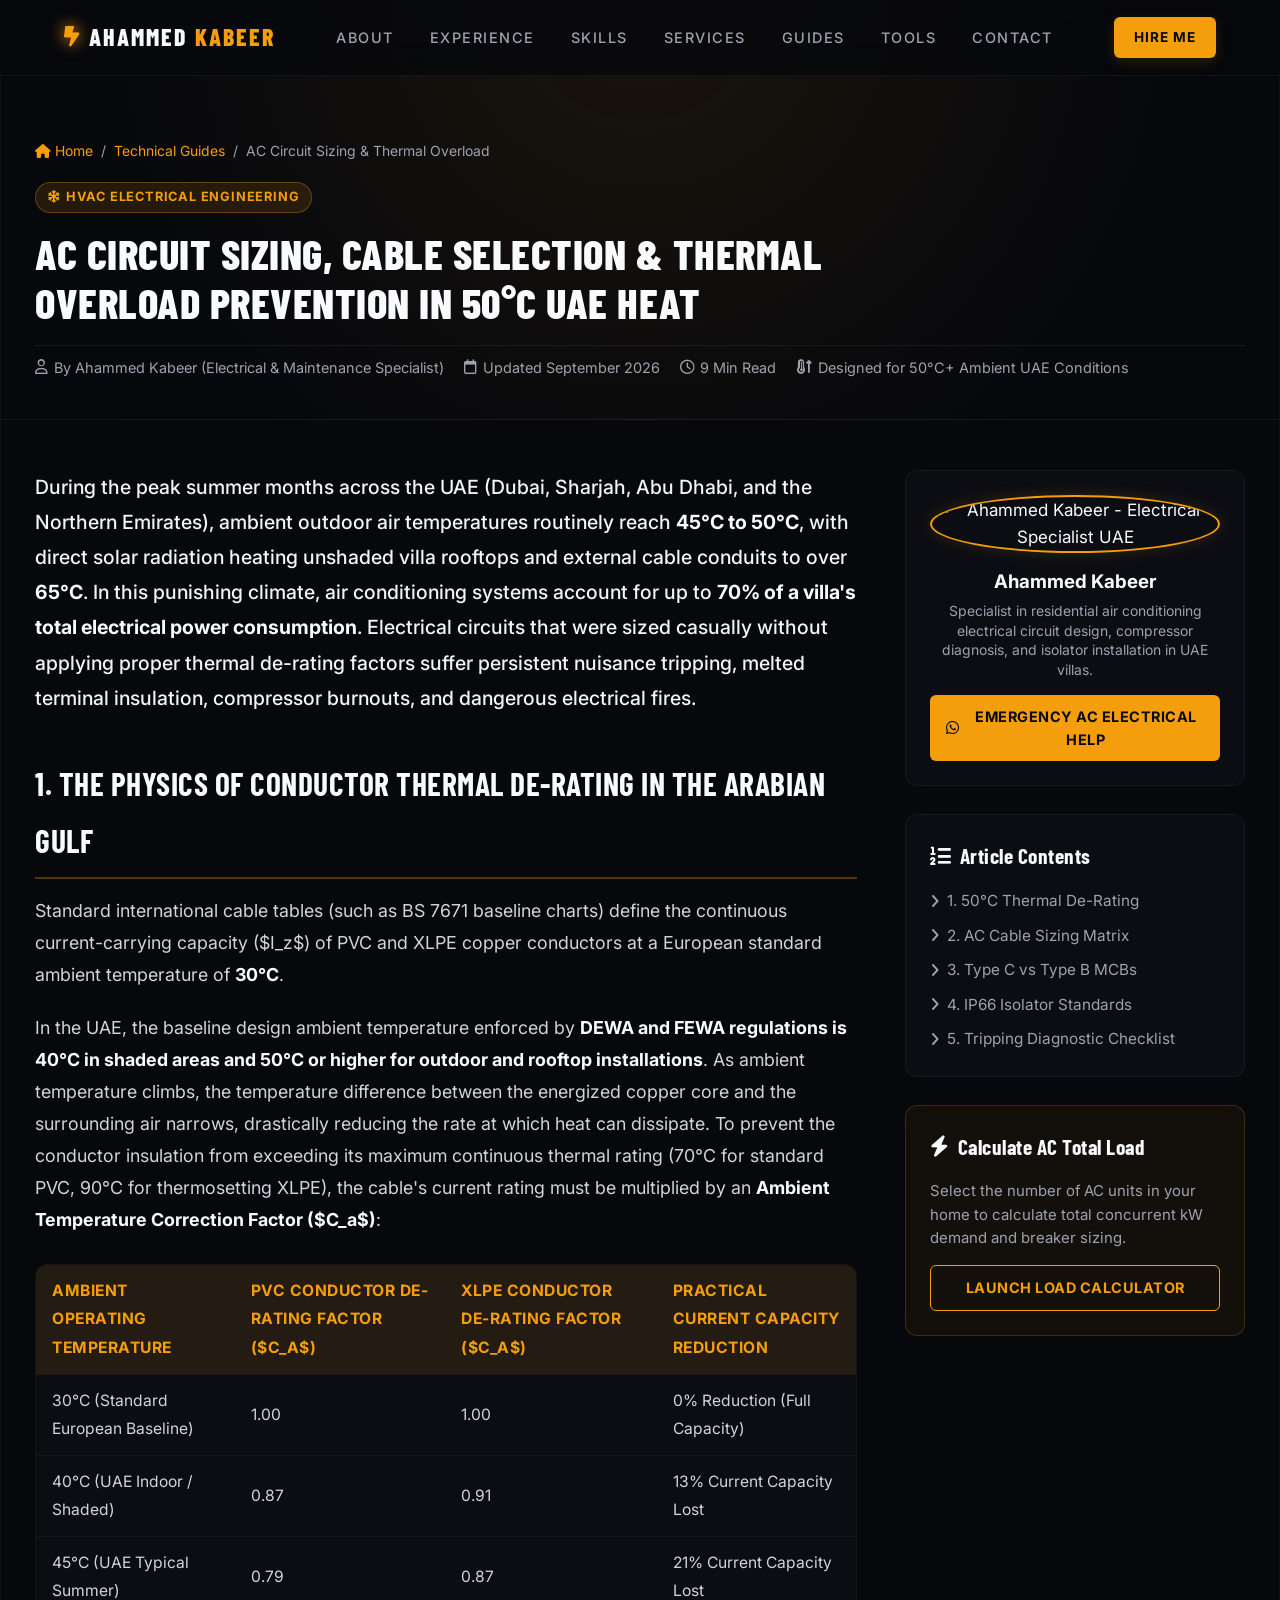
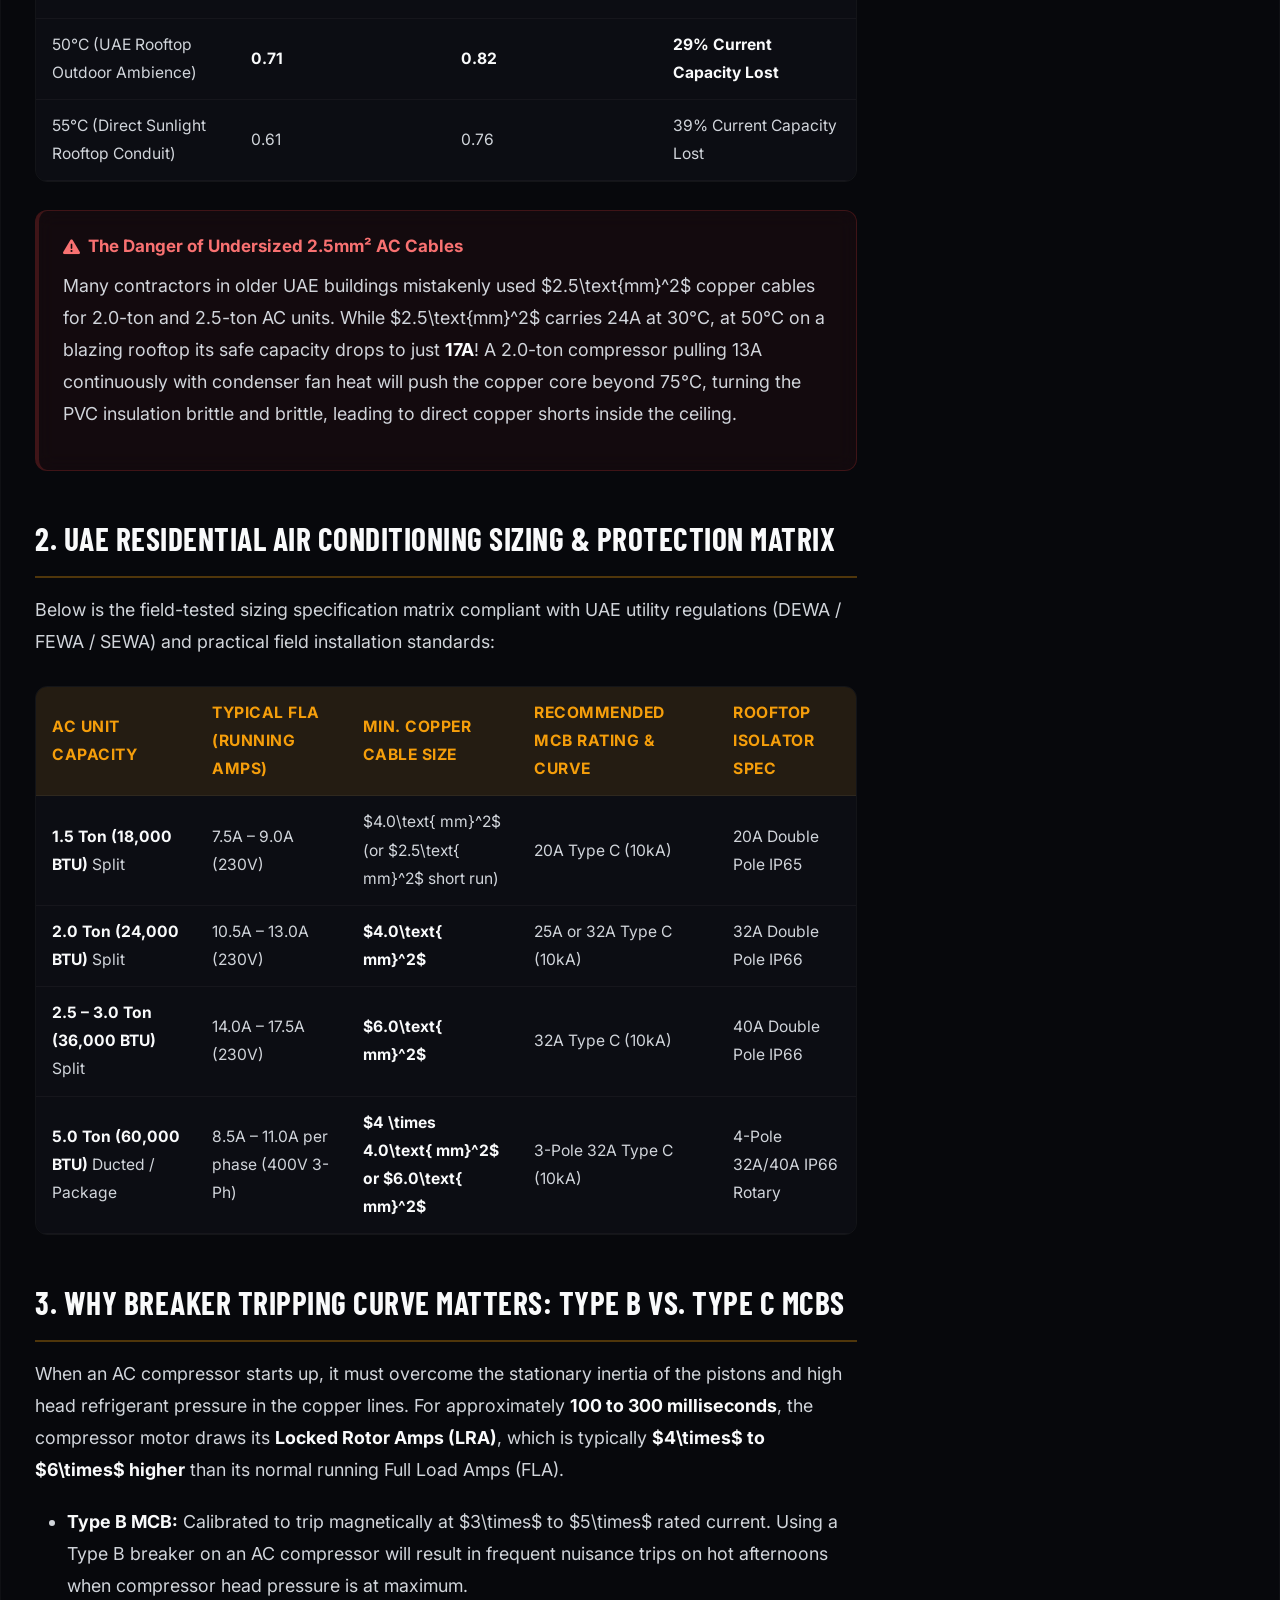
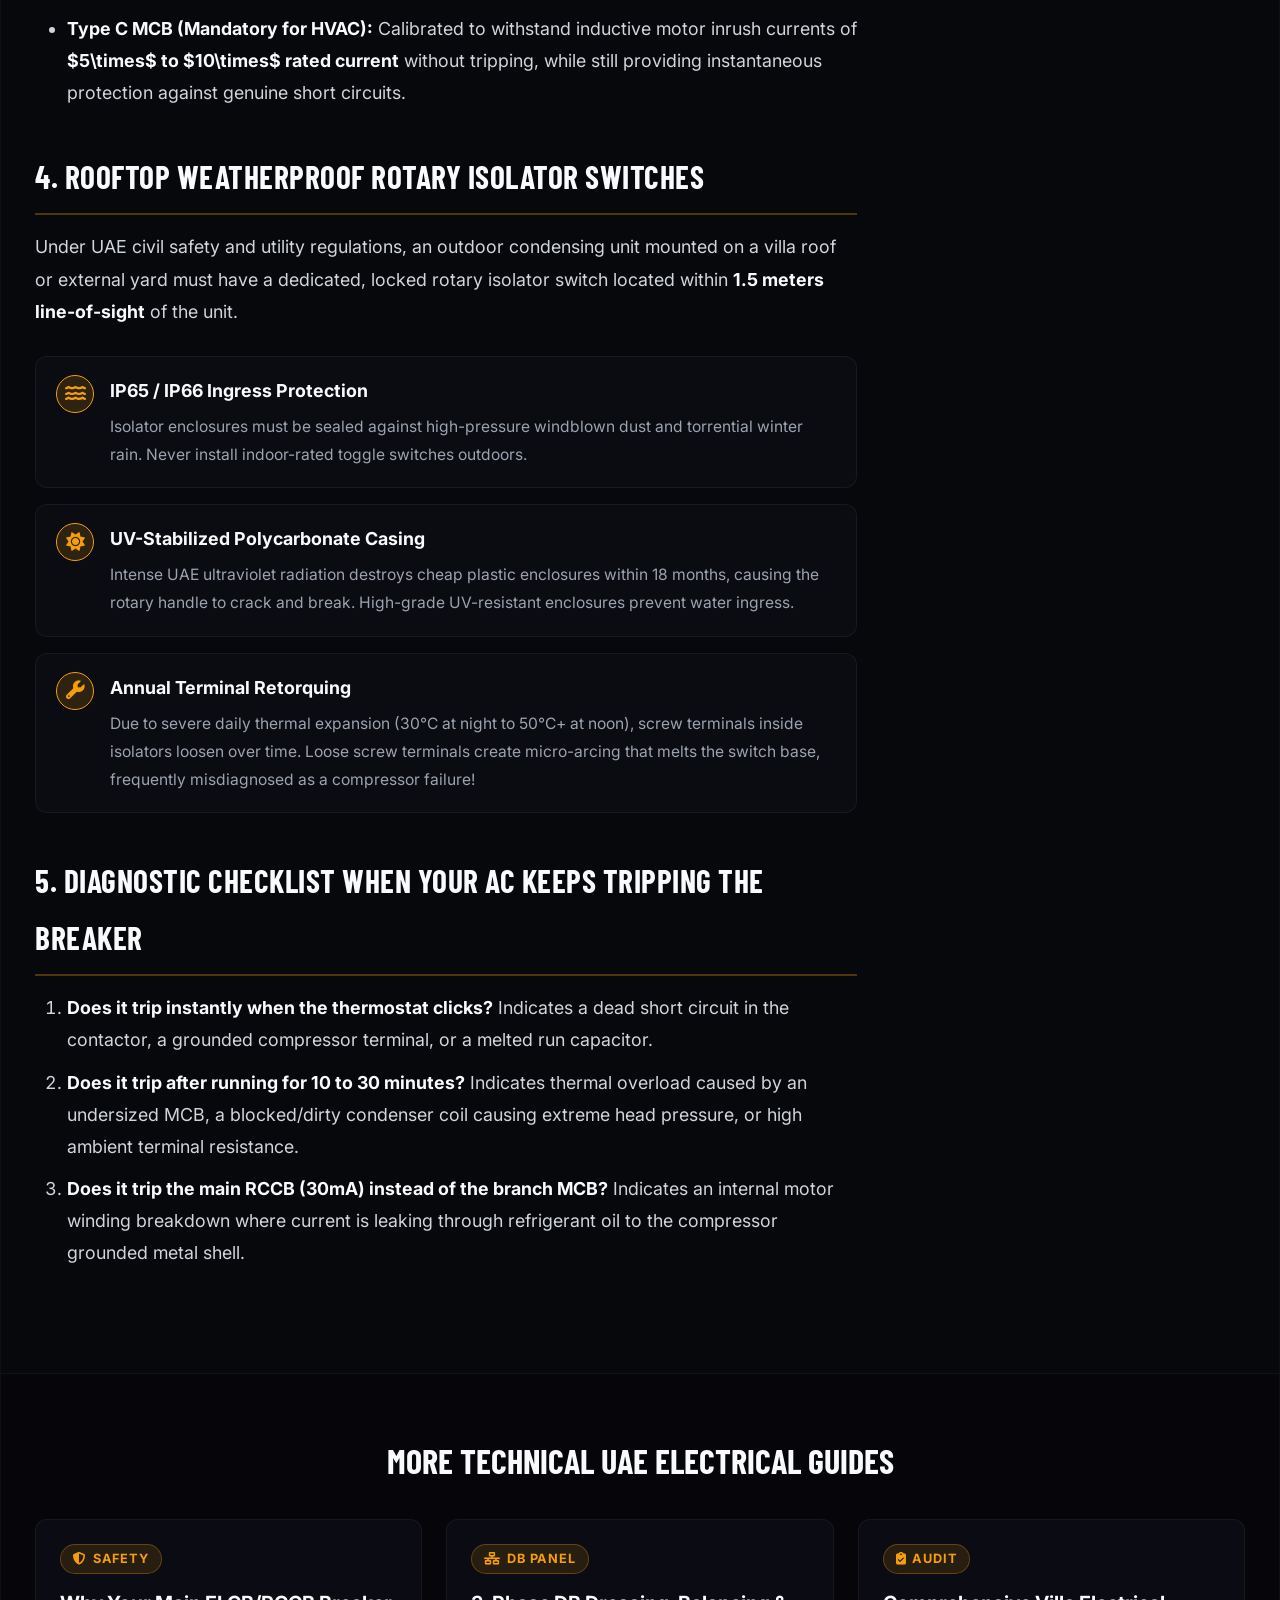
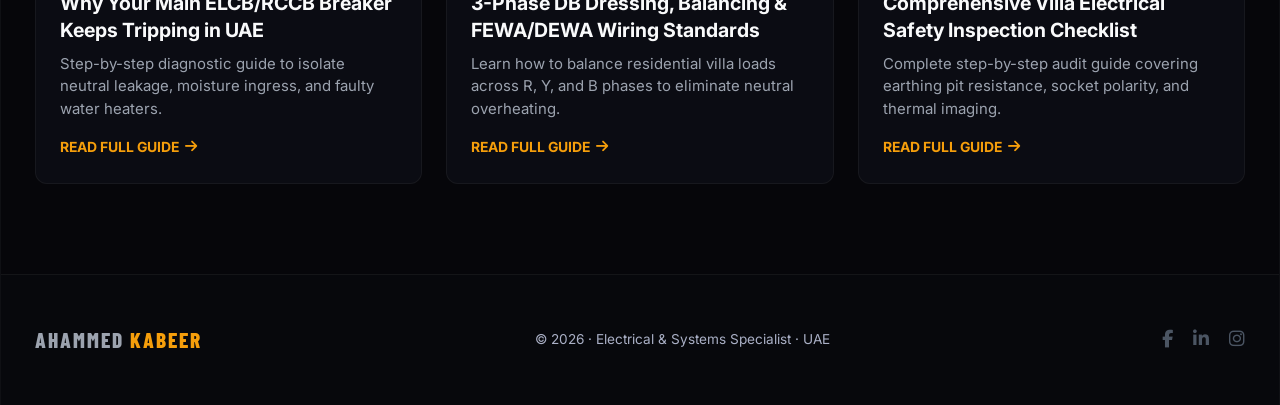
==== commit b2349ce4: "Remove Resume button from navigation bar in index and guides" ====
--- a/guides/ac-circuit-sizing-overload-prevention.html
+++ b/guides/ac-circuit-sizing-overload-prevention.html
@@ -89,7 +89,6 @@
             <a href="../index.html#contact">Contact</a>
         </div>
         <div class="nav-actions">
-            <a href="../Ahammed_Kabeer_Resume.pdf" download class="nav-resume-link"><i class="fa-regular fa-file-lines"></i> Resume</a>
             <a href="../index.html#contact" class="nav-cta">Hire Me</a>
         </div>
         <button class="hamburger" aria-label="Toggle Navigation Menu">
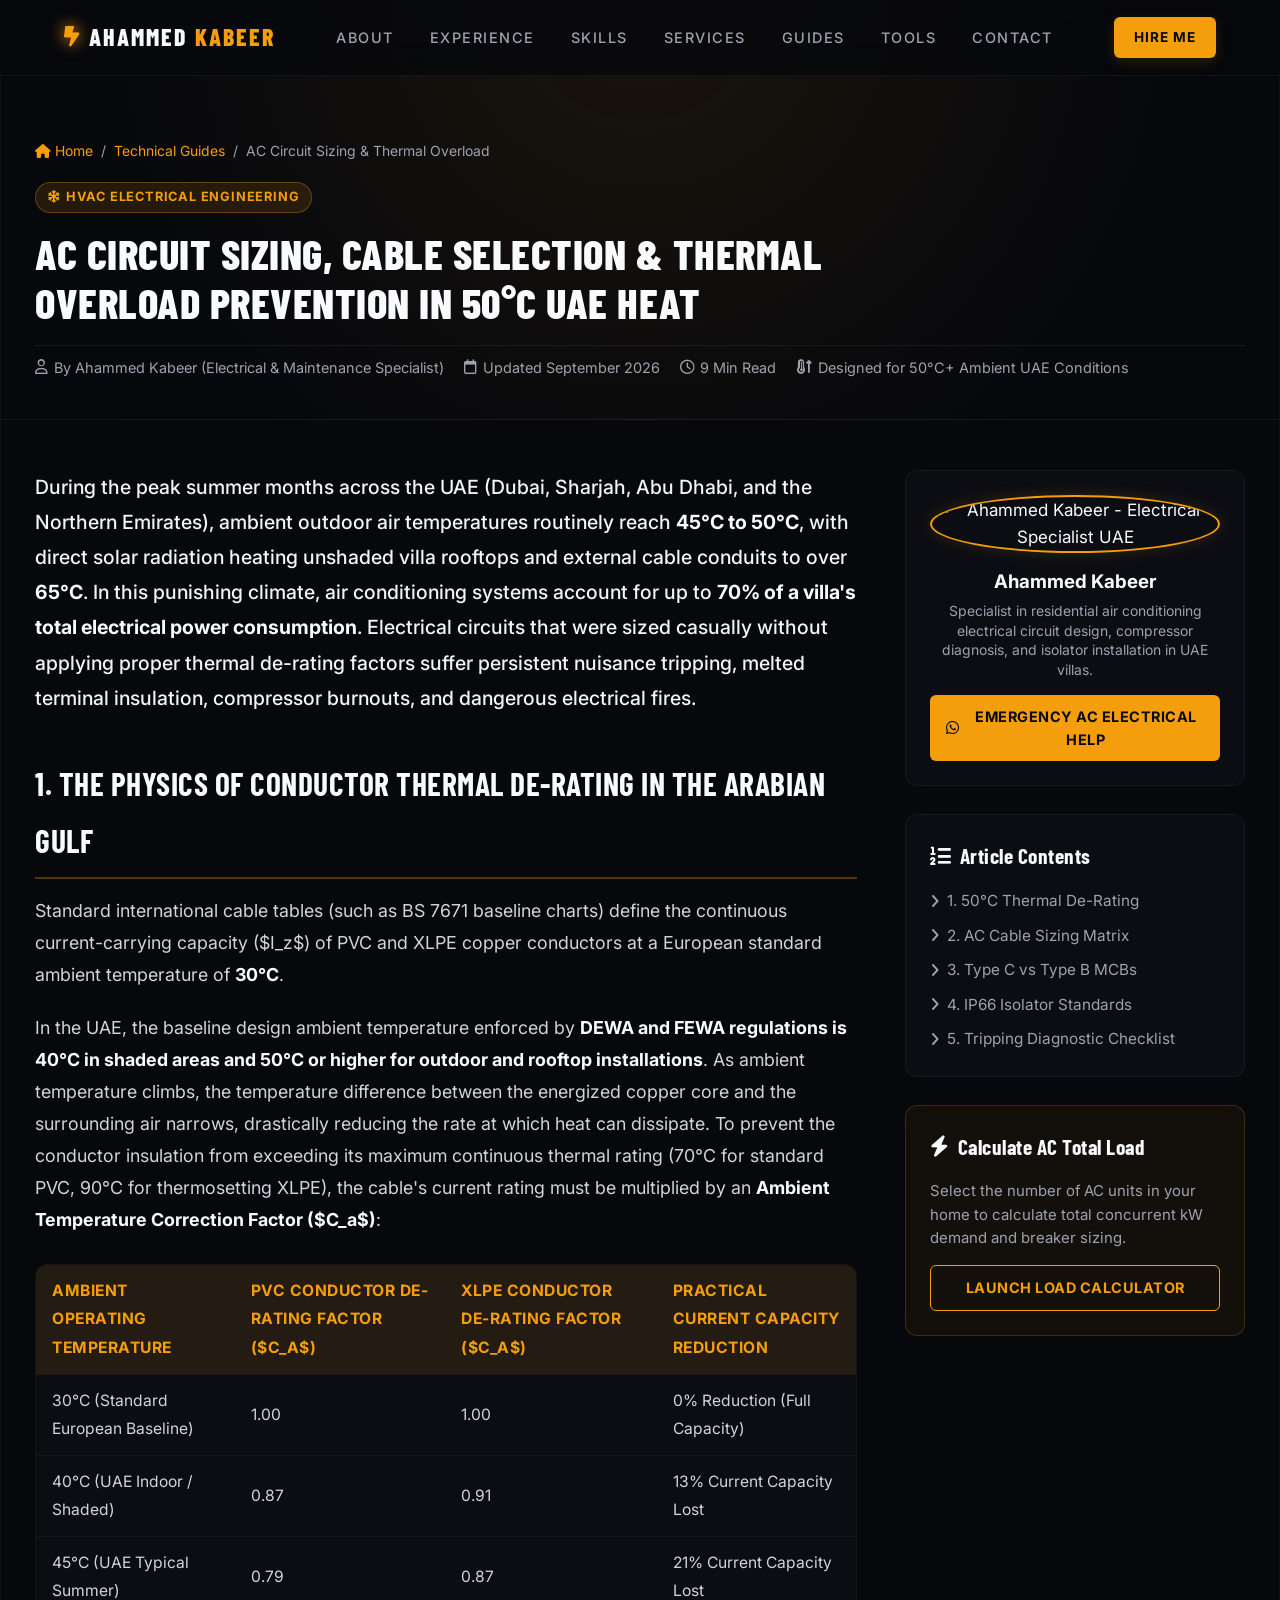
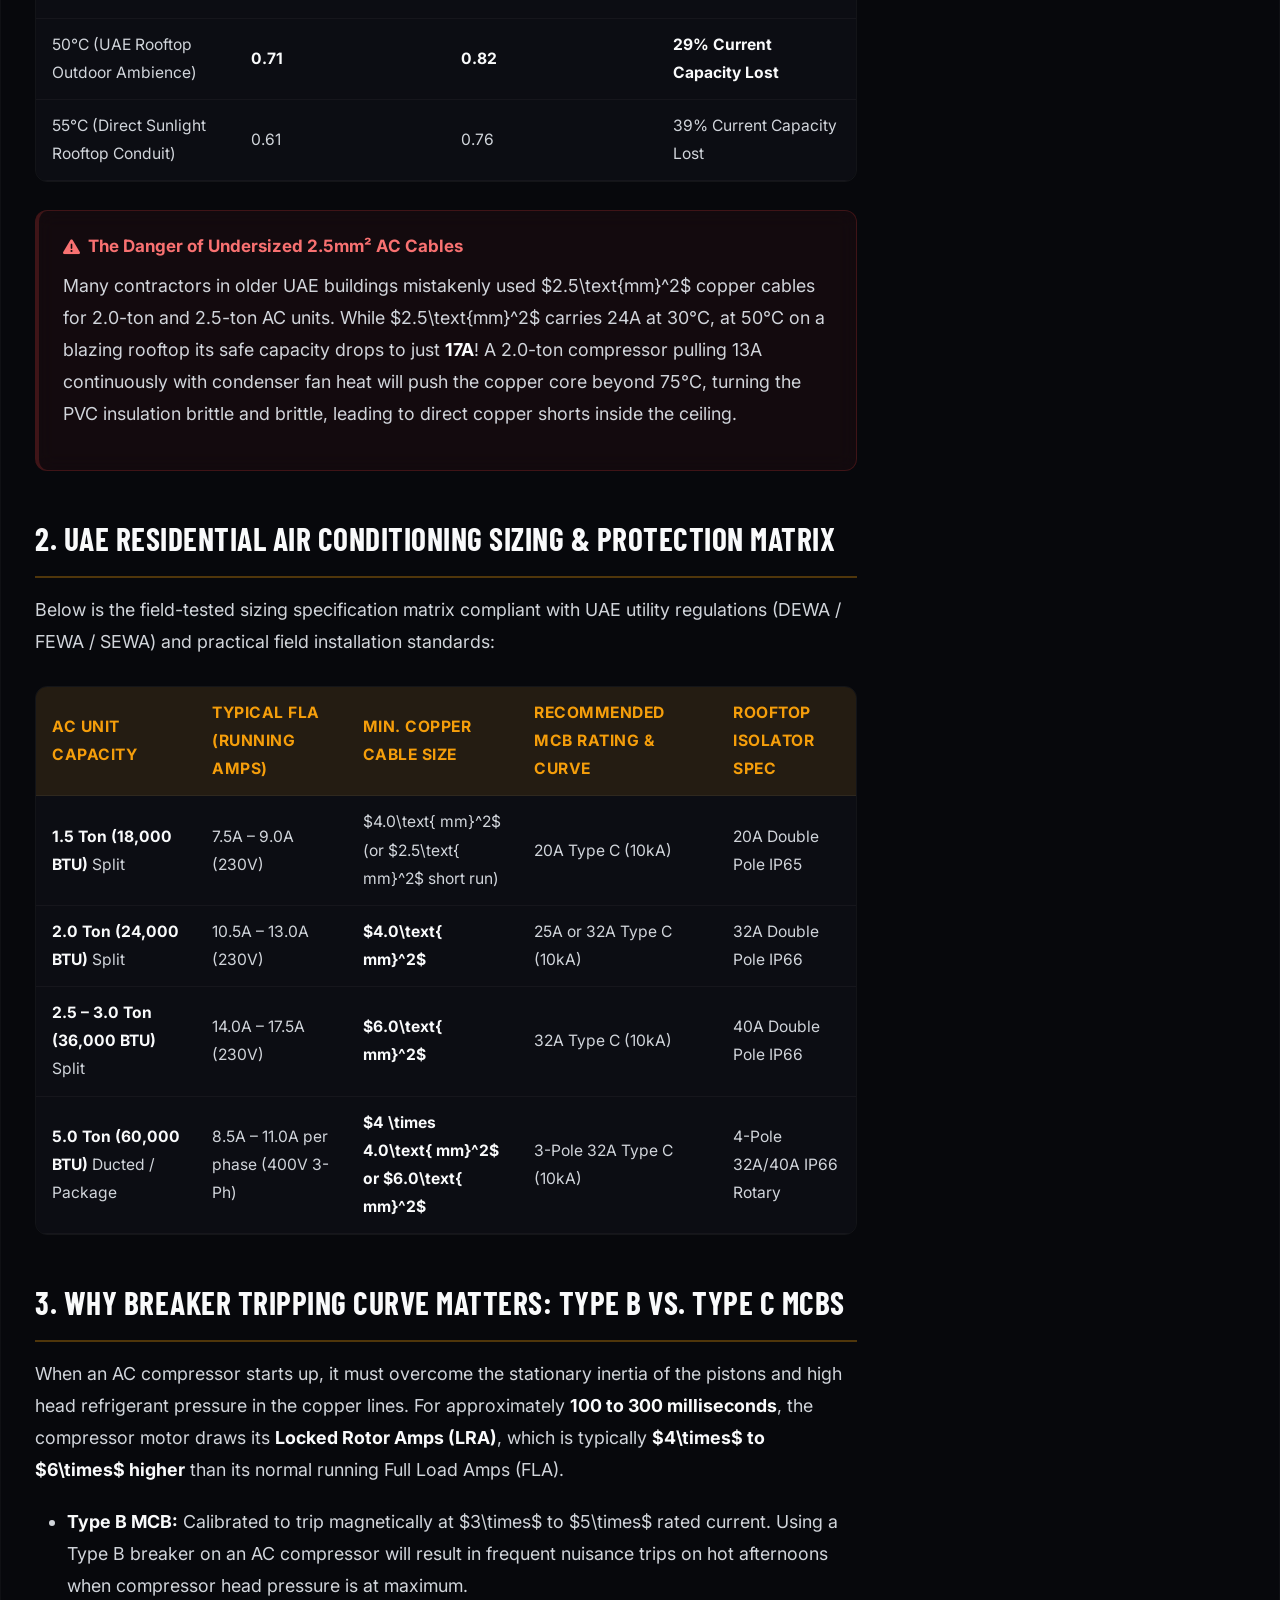
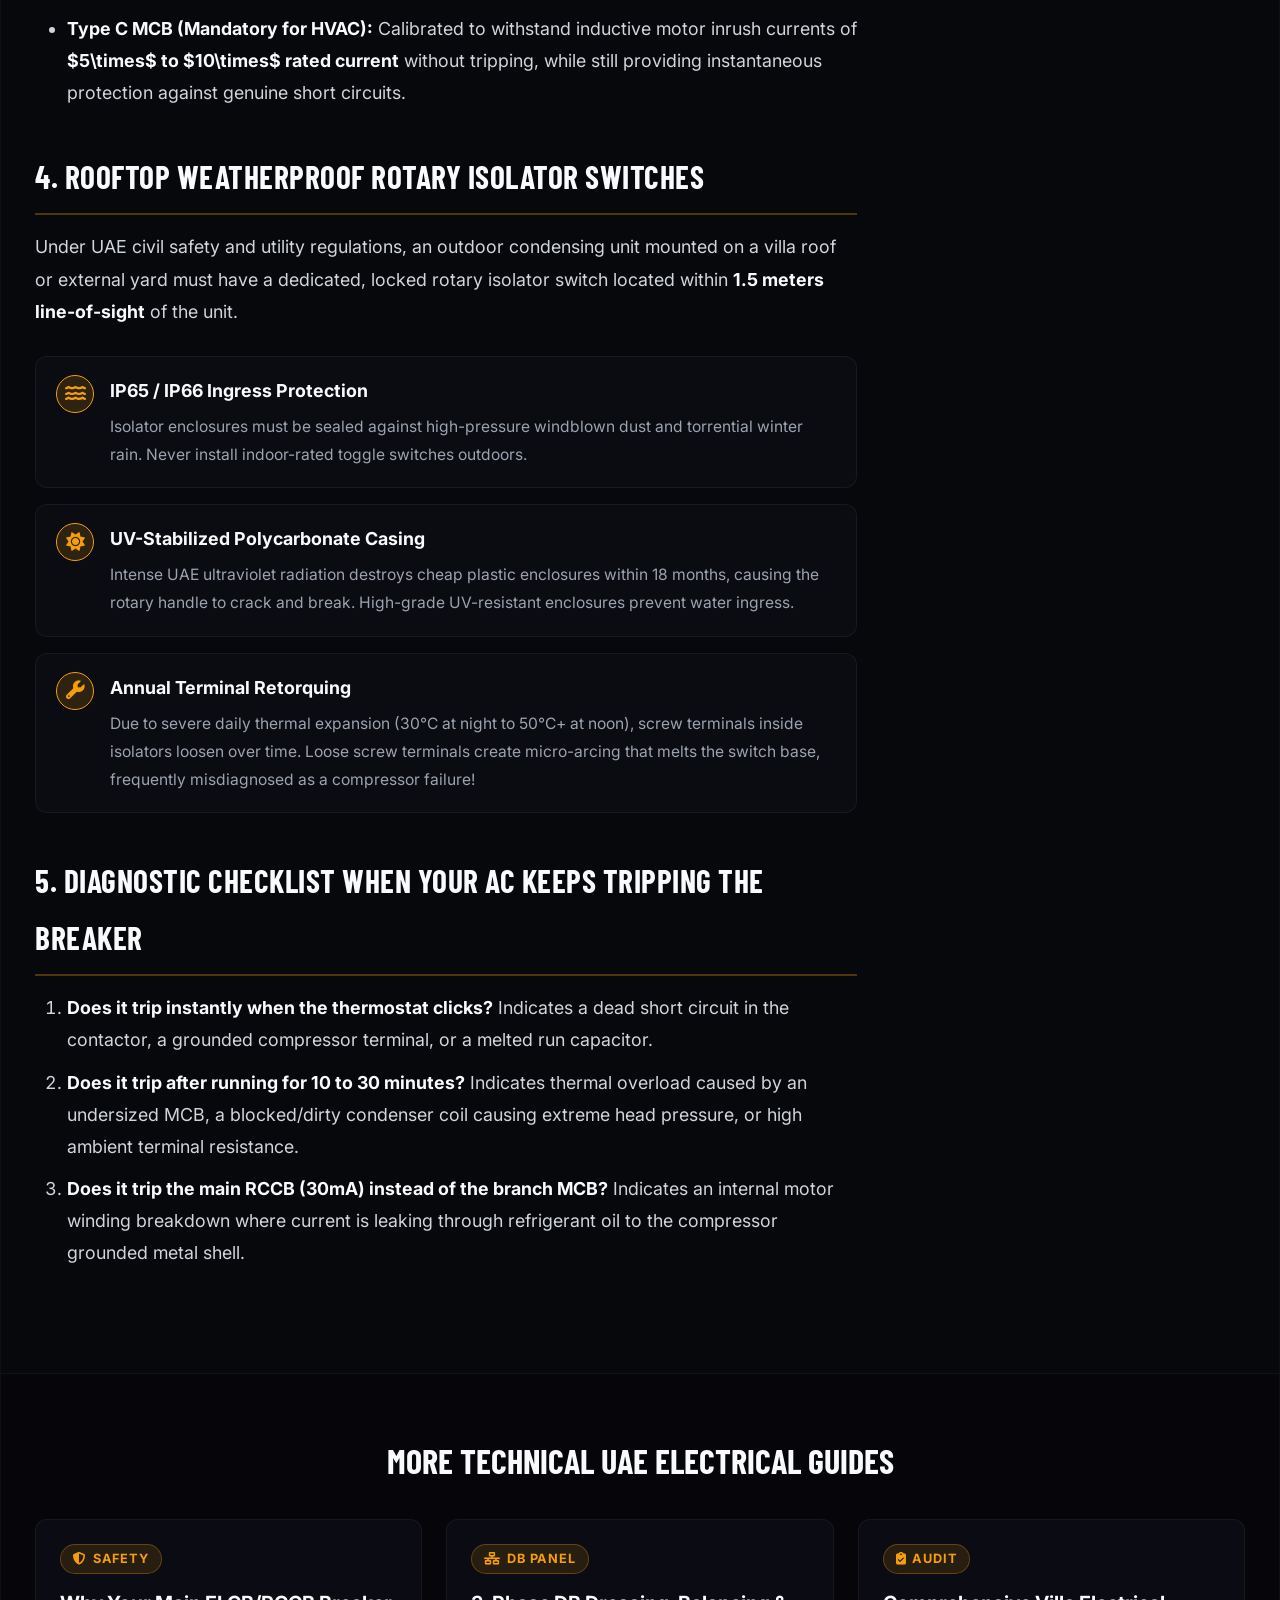
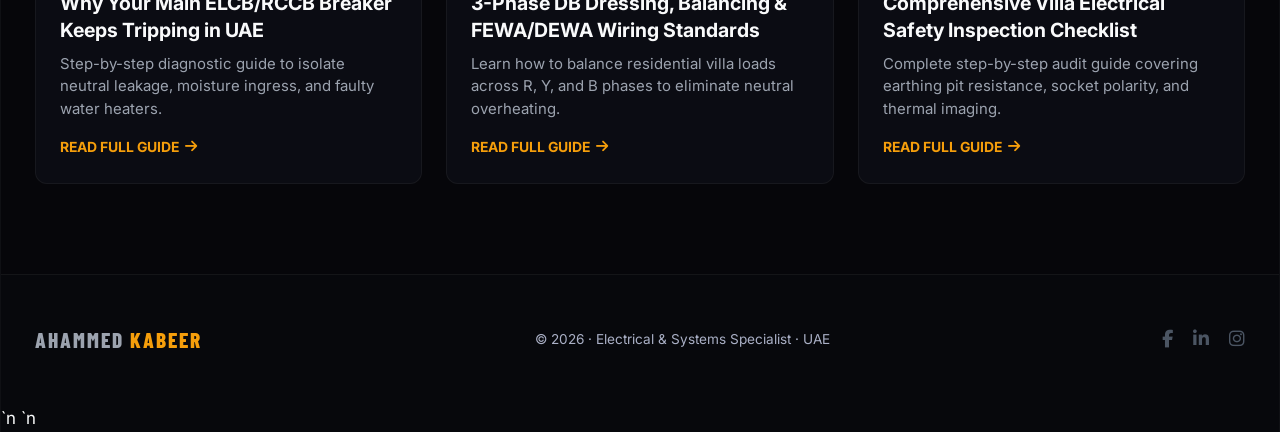
==== commit e8f6871d: "Add Google Search Console verification meta tag, Vercel Web Analytics, and SEO query matching" ====
--- a/guides/ac-circuit-sizing-overload-prevention.html
+++ b/guides/ac-circuit-sizing-overload-prevention.html
@@ -7,14 +7,35 @@
     <meta name="description" content="Technical HVAC electrical engineering guide for AC cable sizing, thermal de-rating factors, Type C breaker selection, and rooftop rotary isolators in extreme UAE climates.">
     <meta name="keywords" content="ac cable sizing uae, air conditioner breaker tripping dubai, ambient derating factor bs 7671, dewa ac wiring standards, rooftop rotary isolator switch ip65, split ac mcb rating">
     <meta name="author" content="Ahammed Kabeer">
-    <link rel="canonical" href="https://ahammedkabeerkp.netlify.app/guides/ac-circuit-sizing-overload-prevention.html">
+    <link rel="canonical" href="https://ahammed-kabeer-portfolio.vercel.app/guides/ac-circuit-sizing-overload-prevention.html">
     
-    <!-- Open Graph -->
+    <!-- This site is optimized with the Yoast SEO standard v23.5 - https://yoast.com/ -->
+    <meta name="robots" content="index, follow, max-snippet:-1, max-image-preview:large, max-video-preview:-1" />
+    
+    <!-- Open Graph (Yoast SEO Specification) -->
+    <meta property="og:locale" content="en_AE" />
+    <meta property="og:type" content="article" />
     <meta property="og:title" content="AC Circuit Sizing, Cable Selection & Thermal Overload Prevention in 50°C UAE Heat">
     <meta property="og:description" content="Engineering specifications and troubleshooting guide for sizing air conditioning electrical circuits under extreme Arabian Gulf summer temperatures.">
-    <meta property="og:url" content="https://ahammedkabeerkp.netlify.app/guides/ac-circuit-sizing-overload-prevention.html">
-    <meta property="og:type" content="article">
+    <meta property="og:url" content="https://ahammed-kabeer-portfolio.vercel.app/guides/ac-circuit-sizing-overload-prevention.html">
+    <meta property="og:site_name" content="Ahammed Kabeer Portfolio">
+    <meta property="article:published_time" content="2026-08-25T08:00:00+04:00" />
+    <meta property="article:modified_time" content="2026-09-12T16:00:00+04:00" />
     <meta property="og:image" content="https://i.ibb.co/R4hCQ1fr/IMG-1302-1.jpg">
+    <meta property="og:image:width" content="1200" />
+    <meta property="og:image:height" content="630" />
+    <meta property="og:image:alt" content="AC Circuit Sizing and Cable Selection Guide UAE">
+
+    <!-- Twitter Card Meta Tags (Yoast SEO Specification) -->
+    <meta name="twitter:card" content="summary_large_image" />
+    <meta name="twitter:title" content="AC Circuit Sizing & Thermal Overload Prevention UAE" />
+    <meta name="twitter:description" content="Technical HVAC electrical engineering guide for AC cable sizing and overload prevention in UAE." />
+    <meta name="twitter:image" content="https://i.ibb.co/R4hCQ1fr/IMG-1302-1.jpg" />
+    <meta name="twitter:label1" content="Written by" />
+    <meta name="twitter:data1" content="Ahammed Kabeer" />
+    <meta name="twitter:label2" content="Est. reading time" />
+    <meta name="twitter:data2" content="5 minutes" />
+    <!-- / Yoast SEO standard. -->
     
     <!-- Google AdSense Verification & Auto Ads -->
     <script async src="https://pagead2.googlesyndication.com/pagead/js/adsbygoogle.js?client=ca-pub-6638001296817740" crossorigin="anonymous"></script>
@@ -26,6 +47,15 @@
         function gtag(){dataLayer.push(arguments);}
         gtag('js', new Date());
         gtag('config', 'G-72FEPVGYQ4');
+    </script>
+    
+    <!-- Microsoft Clarity Tracking Code -->
+    <script type="text/javascript">
+        (function(c,l,a,r,i,t,y){
+            c[a]=c[a]||function(){(c[a].q=c[a].q||[]).push(arguments)};
+            t=l.createElement(r);t.async=1;t.src="https://www.clarity.ms/tag/"+i+"?ref=bwt";
+            y=l.getElementsByTagName(r)[0];y.parentNode.insertBefore(t,y);
+        })(window, document, "clarity", "script", "yhk51tnqh6");
     </script>
     
     <!-- Article & Breadcrumb Schema -->
@@ -41,23 +71,23 @@
             "@type": "Person",
             "name": "Ahammed Kabeer",
             "jobTitle": "Electrical & Maintenance Specialist",
-            "url": "https://ahammedkabeerkp.netlify.app/"
+            "url": "https://ahammed-kabeer-portfolio.vercel.app/"
           },
           "publisher": {
             "@type": "Organization",
             "name": "Ahammed Kabeer Technical Services",
-            "url": "https://ahammedkabeerkp.netlify.app/"
+            "url": "https://ahammed-kabeer-portfolio.vercel.app/"
           },
           "datePublished": "2026-08-25",
-          "dateModified": "2026-09-05",
-          "mainEntityOfPage": "https://ahammedkabeerkp.netlify.app/guides/ac-circuit-sizing-overload-prevention.html"
+          "dateModified": "2026-09-12",
+          "mainEntityOfPage": "https://ahammed-kabeer-portfolio.vercel.app/guides/ac-circuit-sizing-overload-prevention.html"
         },
         {
           "@type": "BreadcrumbList",
           "itemListElement": [
-            { "@type": "ListItem", "position": 1, "name": "Home", "item": "https://ahammedkabeerkp.netlify.app/" },
-            { "@type": "ListItem", "position": 2, "name": "Technical Guides", "item": "https://ahammedkabeerkp.netlify.app/#guides" },
-            { "@type": "ListItem", "position": 3, "name": "AC Circuit Sizing & Thermal Overload", "item": "https://ahammedkabeerkp.netlify.app/guides/ac-circuit-sizing-overload-prevention.html" }
+            { "@type": "ListItem", "position": 1, "name": "Home", "item": "https://ahammed-kabeer-portfolio.vercel.app/" },
+            { "@type": "ListItem", "position": 2, "name": "Technical Guides", "item": "https://ahammed-kabeer-portfolio.vercel.app/#guides" },
+            { "@type": "ListItem", "position": 3, "name": "AC Circuit Sizing & Thermal Overload", "item": "https://ahammed-kabeer-portfolio.vercel.app/guides/ac-circuit-sizing-overload-prevention.html" }
           ]
         }
       ]
@@ -366,5 +396,5 @@
     </footer>
 
     <script src="../script.js"></script>
-</body>
+    <!-- Vercel Web Analytics -->`n    <script defer src="/_vercel/insights/script.js"></script>`n</body>
 </html>
--- a/style.css
+++ b/style.css
@@ -1364,6 +1364,308 @@
             color: var(--hi);
         }
 
+        /* ── ELECTRICAL TOOLS & CALCULATORS HUB ── */
+        .tools-hub-container {
+            margin-top: 30px;
+        }
+
+        .tools-nav-wrapper {
+            margin-bottom: 25px;
+            overflow-x: auto;
+            padding: 4px 2px 10px 2px;
+            -webkit-overflow-scrolling: touch;
+        }
+
+        .tools-nav {
+            display: flex;
+            gap: 10px;
+            min-width: max-content;
+            padding: 6px;
+            background: rgba(15, 17, 24, 0.85);
+            border: 1px solid var(--border);
+            border-radius: var(--radius-lg);
+            backdrop-filter: blur(12px);
+        }
+
+        .tool-tab-btn {
+            display: inline-flex;
+            align-items: center;
+            gap: 9px;
+            padding: 10px 20px;
+            background: transparent;
+            border: 1px solid transparent;
+            border-radius: var(--radius);
+            color: var(--mid);
+            font-family: var(--sans);
+            font-size: 0.9rem;
+            font-weight: 600;
+            cursor: pointer;
+            transition: all 0.25s ease;
+            white-space: nowrap;
+        }
+
+        .tool-tab-btn:hover {
+            color: var(--hi);
+            background: rgba(255, 255, 255, 0.05);
+        }
+
+        .tool-tab-btn.active {
+            background: rgba(245, 158, 11, 0.12);
+            border-color: rgba(245, 158, 11, 0.35);
+            color: var(--accent);
+            box-shadow: 0 4px 18px rgba(245, 158, 11, 0.15);
+        }
+
+        .tool-panel {
+            display: none;
+            animation: fadeInTool 0.35s cubic-bezier(0.16, 1, 0.3, 1) forwards;
+        }
+
+        .tool-panel.active {
+            display: block;
+        }
+
+        @keyframes fadeInTool {
+            from { opacity: 0; transform: translateY(12px); }
+            to { opacity: 1; transform: translateY(0); }
+        }
+
+        .tool-card-grid {
+            display: grid;
+            grid-template-columns: 1.1fr 0.9fr;
+            gap: 28px;
+        }
+
+        @media (max-width: 991px) {
+            .tool-card-grid {
+                grid-template-columns: 1fr;
+            }
+        }
+
+        .calc-form-card {
+            background: var(--bg);
+            border: 1px solid var(--border);
+            border-radius: var(--radius);
+            padding: 24px;
+            display: flex;
+            flex-direction: column;
+            gap: 18px;
+        }
+
+        .calc-input-group {
+            display: flex;
+            flex-direction: column;
+            gap: 8px;
+        }
+
+        .calc-label {
+            font-size: 0.82rem;
+            font-weight: 700;
+            text-transform: uppercase;
+            letter-spacing: 1px;
+            color: var(--mid);
+            display: flex;
+            justify-content: space-between;
+            align-items: center;
+        }
+
+        .calc-label span.val-badge {
+            color: var(--accent);
+            font-family: var(--heading);
+            font-size: 1.15rem;
+            letter-spacing: 0.5px;
+        }
+
+        .calc-select, .calc-input-field {
+            width: 100%;
+            background: rgba(255, 255, 255, 0.03);
+            border: 1px solid var(--border);
+            border-radius: var(--radius);
+            padding: 12px 14px;
+            color: var(--hi);
+            font-family: var(--sans);
+            font-size: 0.92rem;
+            outline: none;
+            transition: border-color 0.25s, background-color 0.25s;
+        }
+
+        .calc-select:focus, .calc-input-field:focus {
+            border-color: var(--accent);
+            background: rgba(255, 255, 255, 0.05);
+        }
+
+        .calc-select option {
+            background: #0f1118;
+            color: #f9fafb;
+        }
+
+        .calc-slider {
+            width: 100%;
+            height: 6px;
+            border-radius: 3px;
+            background: rgba(255, 255, 255, 0.1);
+            outline: none;
+            -webkit-appearance: none;
+            cursor: pointer;
+            accent-color: var(--accent);
+        }
+
+        .calc-slider::-webkit-slider-thumb {
+            -webkit-appearance: none;
+            appearance: none;
+            width: 18px;
+            height: 18px;
+            border-radius: 50%;
+            background: var(--accent);
+            cursor: pointer;
+            box-shadow: 0 0 10px rgba(245, 158, 11, 0.5);
+            border: 2px solid #fff;
+        }
+
+        .meter-bar {
+            width: 100%;
+            height: 8px;
+            background: rgba(255, 255, 255, 0.08);
+            border-radius: 4px;
+            overflow: hidden;
+            margin: 8px 0;
+            position: relative;
+        }
+
+        .meter-fill {
+            height: 100%;
+            background: var(--green);
+            border-radius: 4px;
+            transition: width 0.35s ease, background-color 0.35s ease;
+        }
+
+        .meter-fill.warning {
+            background: var(--accent);
+        }
+
+        .meter-fill.danger {
+            background: #ef4444;
+        }
+
+        .calc-breakdown-table {
+            width: 100%;
+            border-collapse: collapse;
+            font-size: 0.85rem;
+            margin-top: 10px;
+        }
+
+        .calc-breakdown-table td {
+            padding: 8px 0;
+            border-bottom: 1px solid rgba(255, 255, 255, 0.04);
+            color: var(--mid);
+        }
+
+        .calc-breakdown-table td:last-child {
+            text-align: right;
+            font-weight: 600;
+            color: var(--hi);
+        }
+
+        .calc-pill-group {
+            display: flex;
+            gap: 8px;
+            flex-wrap: wrap;
+        }
+
+        .calc-pill-btn {
+            padding: 8px 14px;
+            background: rgba(255, 255, 255, 0.03);
+            border: 1px solid var(--border);
+            border-radius: 20px;
+            color: var(--mid);
+            font-size: 0.82rem;
+            cursor: pointer;
+            transition: all 0.2s;
+        }
+
+        .calc-pill-btn:hover {
+            color: var(--hi);
+            border-color: rgba(255, 255, 255, 0.15);
+        }
+
+        .calc-pill-btn.active {
+            background: rgba(245, 158, 11, 0.15);
+            border-color: var(--accent);
+            color: var(--accent);
+            font-weight: 600;
+        }
+
+        /* ── BILL VERIFICATION & AUDIT ACCORDION ── */
+        .bill-audit-box {
+            margin-top: 14px;
+            background: rgba(255, 255, 255, 0.02);
+            border: 1px solid rgba(245, 158, 11, 0.25);
+            border-radius: var(--radius);
+            overflow: hidden;
+            font-size: 0.84rem;
+        }
+
+        .bill-audit-summary {
+            padding: 12px 16px;
+            display: flex;
+            align-items: center;
+            justify-content: space-between;
+            background: rgba(245, 158, 11, 0.07);
+            cursor: pointer;
+            font-weight: 600;
+            color: var(--hi);
+            user-select: none;
+            transition: background 0.2s ease;
+            list-style: none;
+        }
+
+        .bill-audit-summary::-webkit-details-marker {
+            display: none;
+        }
+
+        .bill-audit-summary:hover {
+            background: rgba(245, 158, 11, 0.12);
+        }
+
+        .bill-audit-summary i.chevron {
+            transition: transform 0.25s ease;
+            color: var(--accent);
+        }
+
+        details[open] .bill-audit-summary i.chevron {
+            transform: rotate(180deg);
+        }
+
+        .bill-audit-content {
+            padding: 14px 16px;
+            color: var(--mid);
+            line-height: 1.6;
+            border-top: 1px solid rgba(255, 255, 255, 0.05);
+        }
+
+        .bill-audit-step {
+            margin-bottom: 12px;
+            padding-left: 8px;
+            border-left: 2px solid var(--accent);
+        }
+
+        .bill-audit-step strong {
+            color: var(--hi);
+            display: block;
+            margin-bottom: 2px;
+        }
+
+        .bill-audit-badge {
+            display: inline-block;
+            padding: 2px 7px;
+            font-size: 0.72rem;
+            border-radius: 4px;
+            background: rgba(245, 158, 11, 0.15);
+            color: var(--accent);
+            font-weight: 600;
+            margin-bottom: 4px;
+        }
+
         /* ── CONTACT & HIRE ME SECTION ── */
         .contact-section {
             background: var(--surface);
@@ -2065,6 +2367,41 @@
             box-shadow: 0 4px 12px var(--accent-glow);
         }
 
+        .sparky-action-btn {
+            display: inline-flex;
+            align-items: center;
+            gap: 6px;
+            margin-top: 8px;
+            margin-right: 6px;
+            padding: 6px 12px;
+            background: rgba(245, 158, 11, 0.12);
+            border: 1px solid var(--accent);
+            color: var(--accent) !important;
+            border-radius: 6px;
+            font-size: 0.78rem;
+            font-weight: 700;
+            text-transform: uppercase;
+            letter-spacing: 0.4px;
+            text-decoration: none;
+            transition: all 0.2s var(--ease);
+            box-shadow: 0 2px 6px rgba(0, 0, 0, 0.25);
+        }
+        .sparky-action-btn:hover {
+            background: var(--accent);
+            color: #07080c !important;
+            transform: translateY(-2px);
+            box-shadow: 0 4px 12px var(--accent-glow);
+        }
+        .sparky-action-btn.green {
+            background: rgba(16, 185, 129, 0.12);
+            border-color: #10b981;
+            color: #10b981 !important;
+        }
+        .sparky-action-btn.green:hover {
+            background: #10b981;
+            color: #07080c !important;
+        }
+
         .robot-chat-chips {
             padding: 10px 20px;
             display: flex;
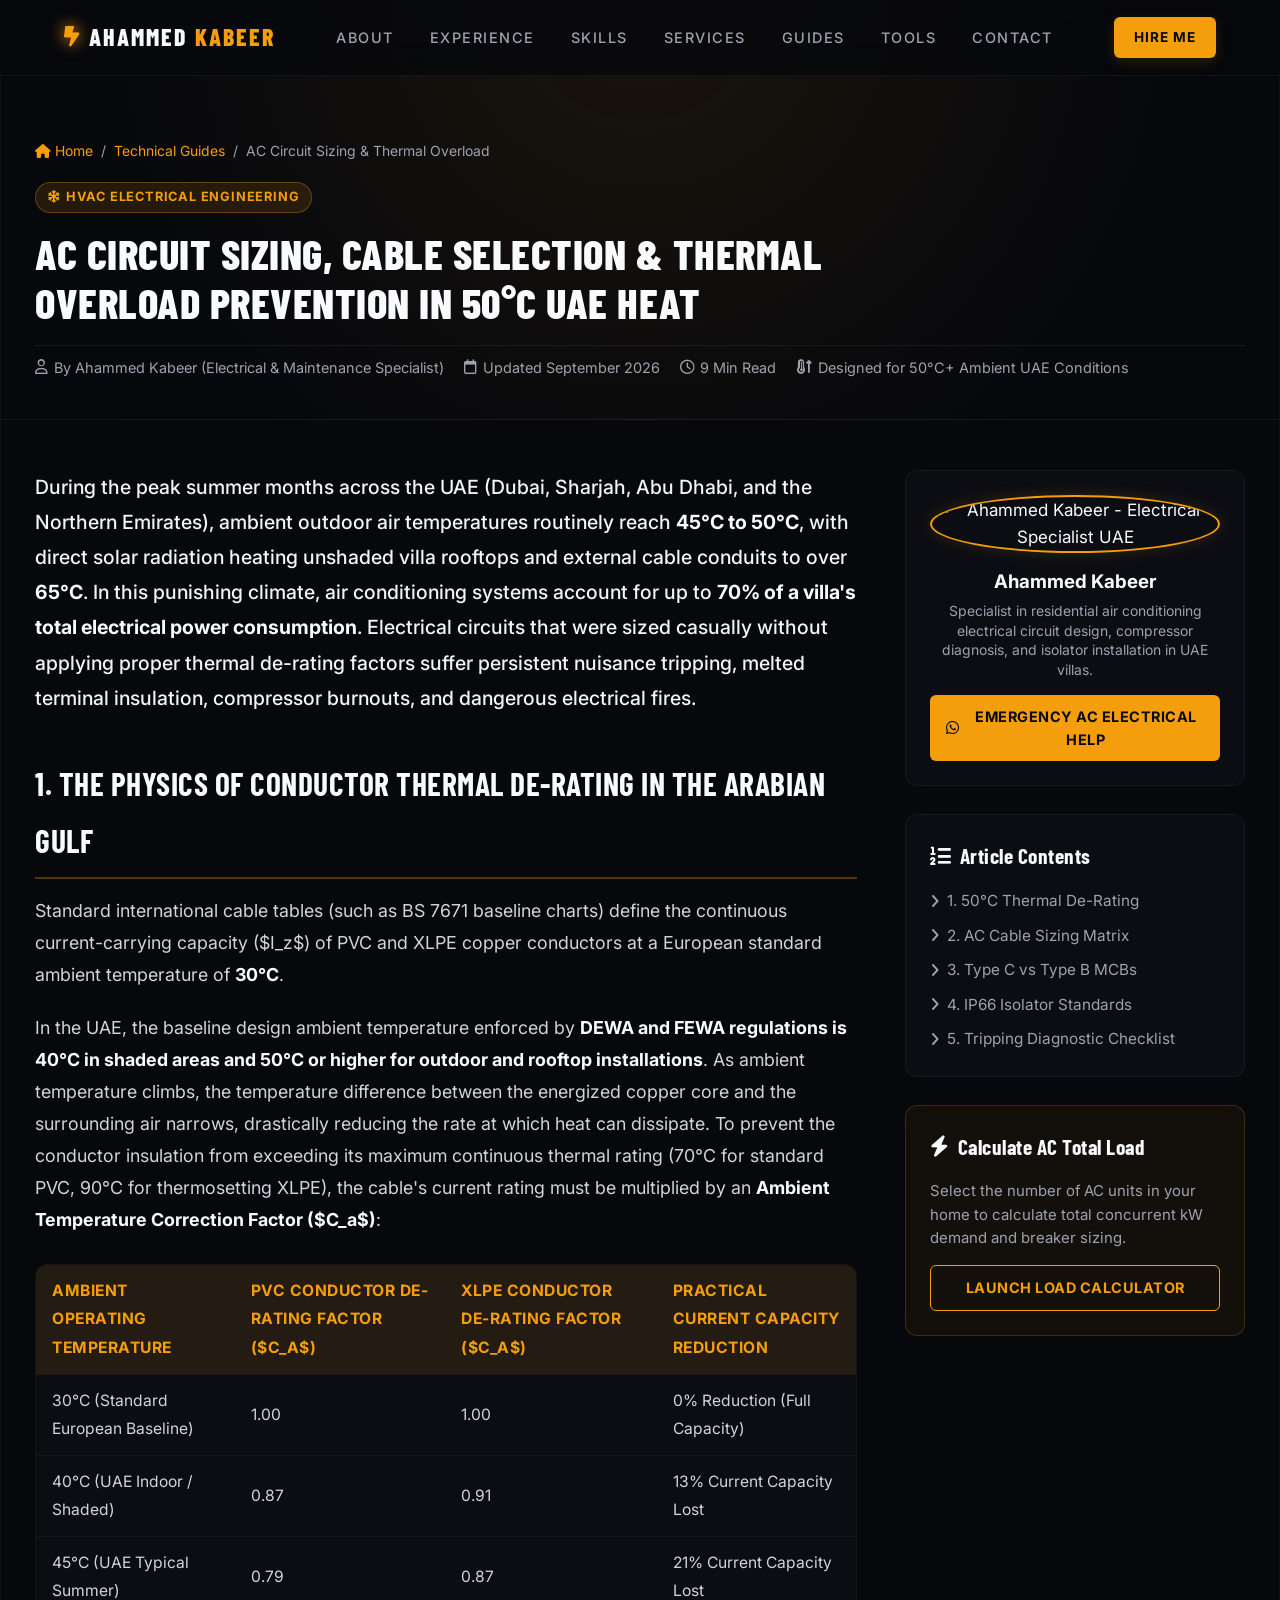
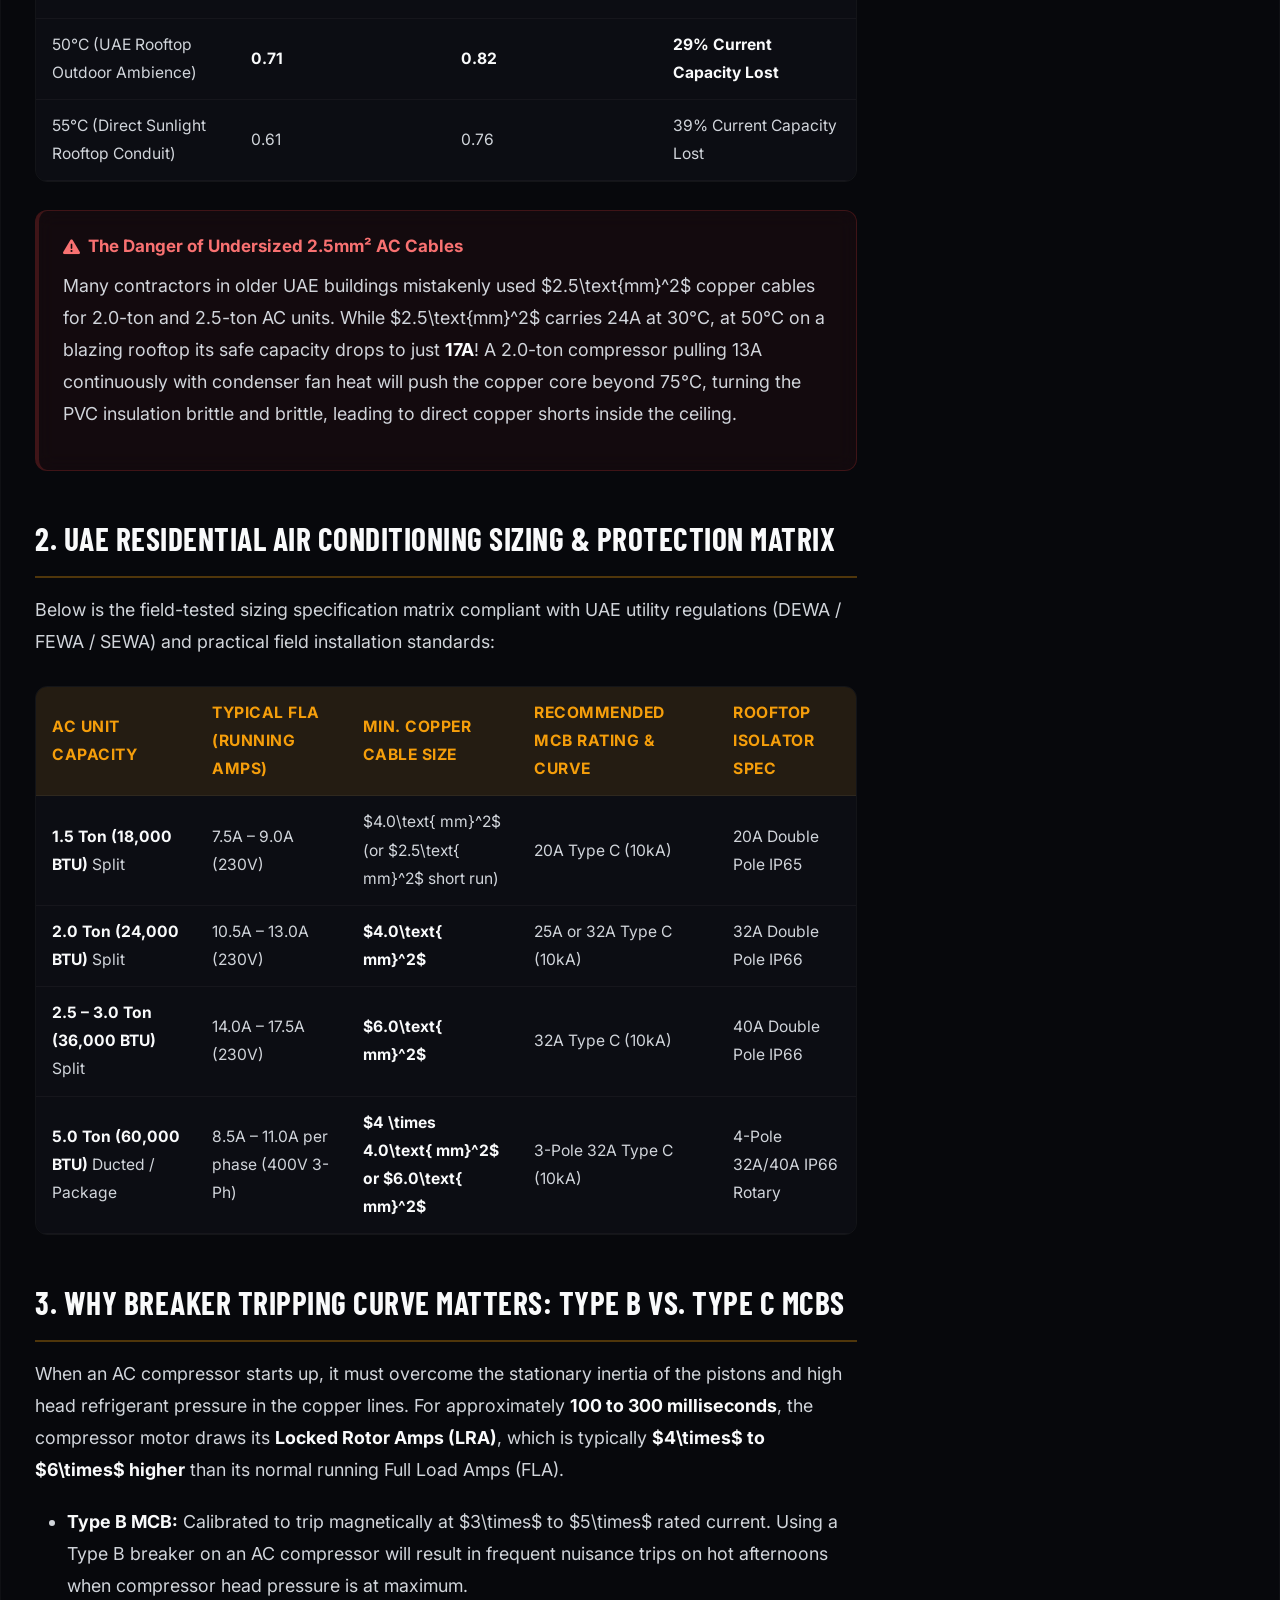
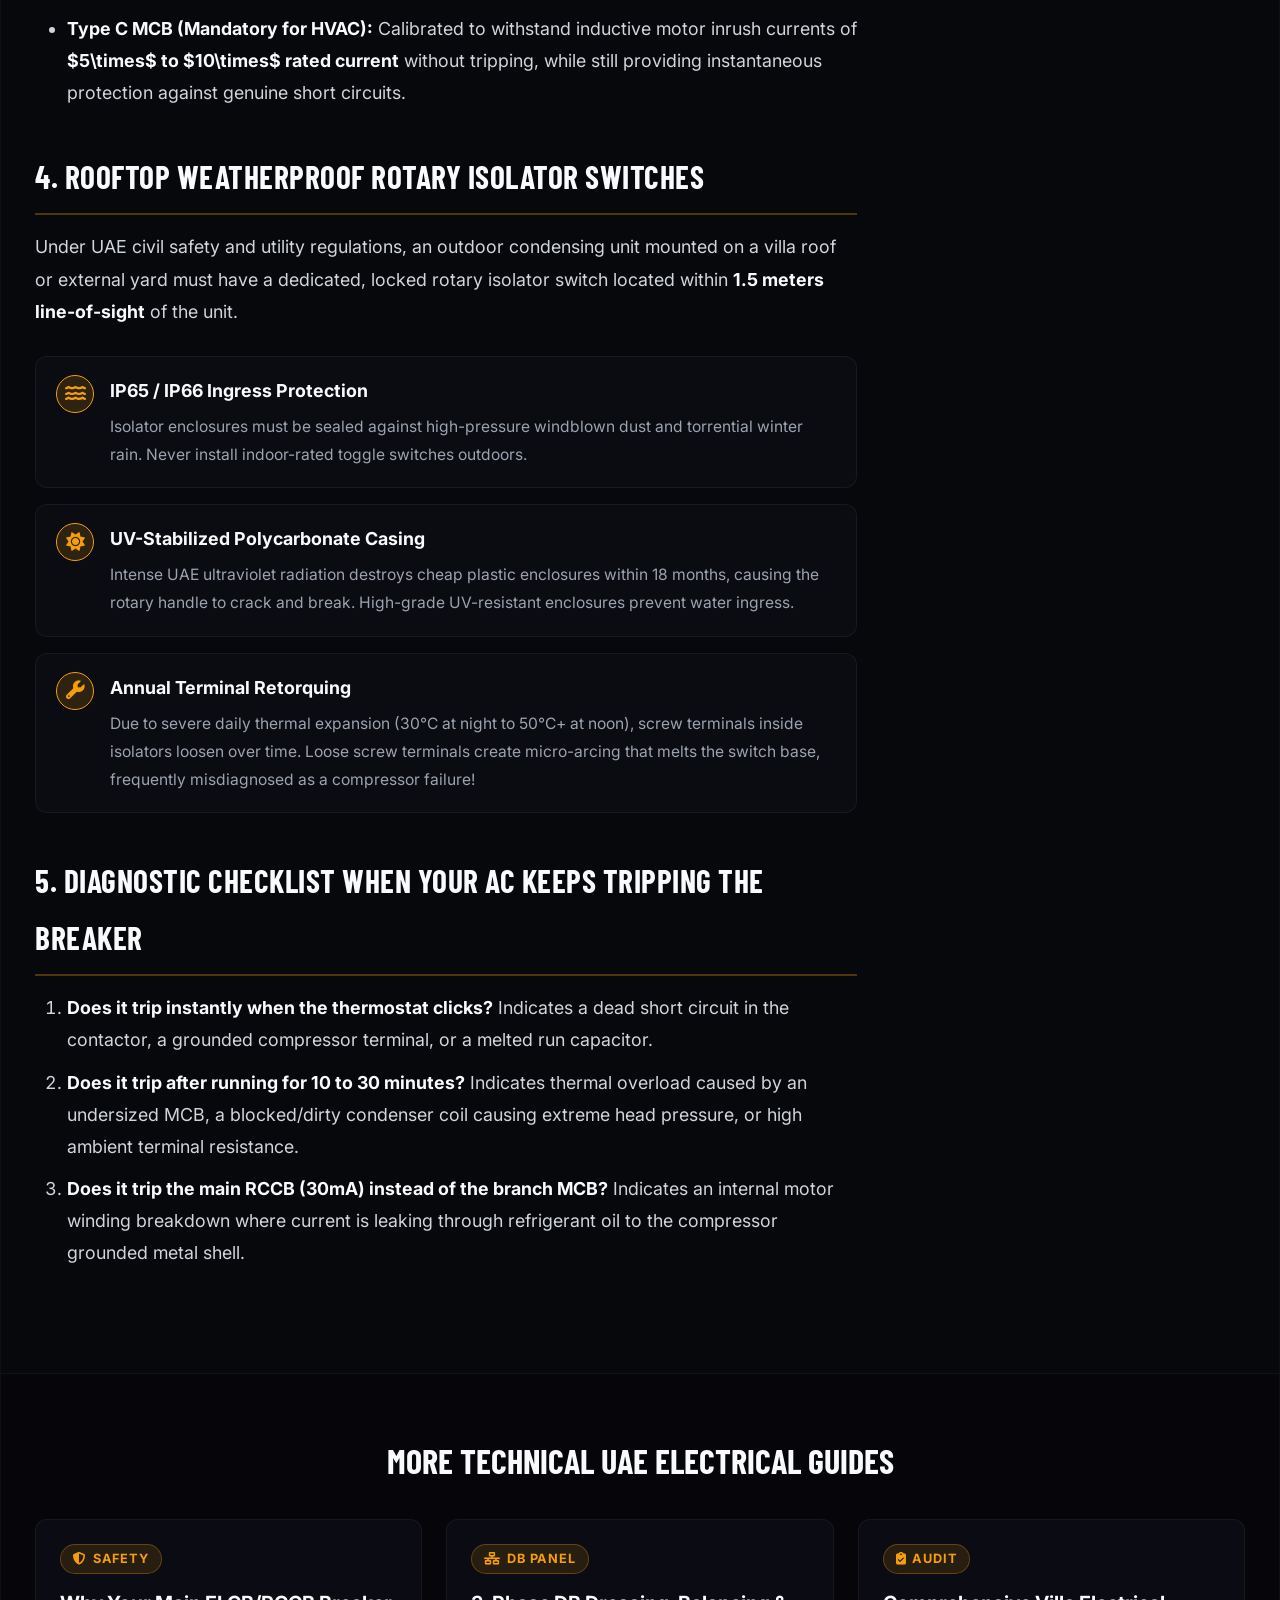
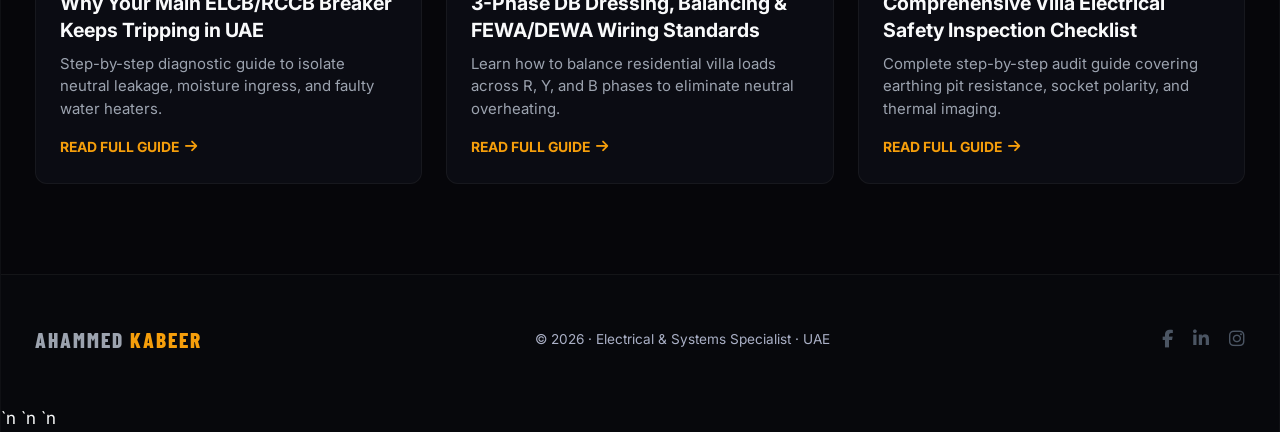
==== commit 6630beb5: "Add Vercel Speed Insights script to index and guides" ====
--- a/guides/ac-circuit-sizing-overload-prevention.html
+++ b/guides/ac-circuit-sizing-overload-prevention.html
@@ -396,5 +396,5 @@
     </footer>
 
     <script src="../script.js"></script>
-    <!-- Vercel Web Analytics -->`n    <script defer src="/_vercel/insights/script.js"></script>`n</body>
+    <!-- Vercel Web Analytics -->`n    <script defer src="/_vercel/insights/script.js"></script>`n    <script defer src="/_vercel/speed-insights/script.js"></script>`n</body>
 </html>
